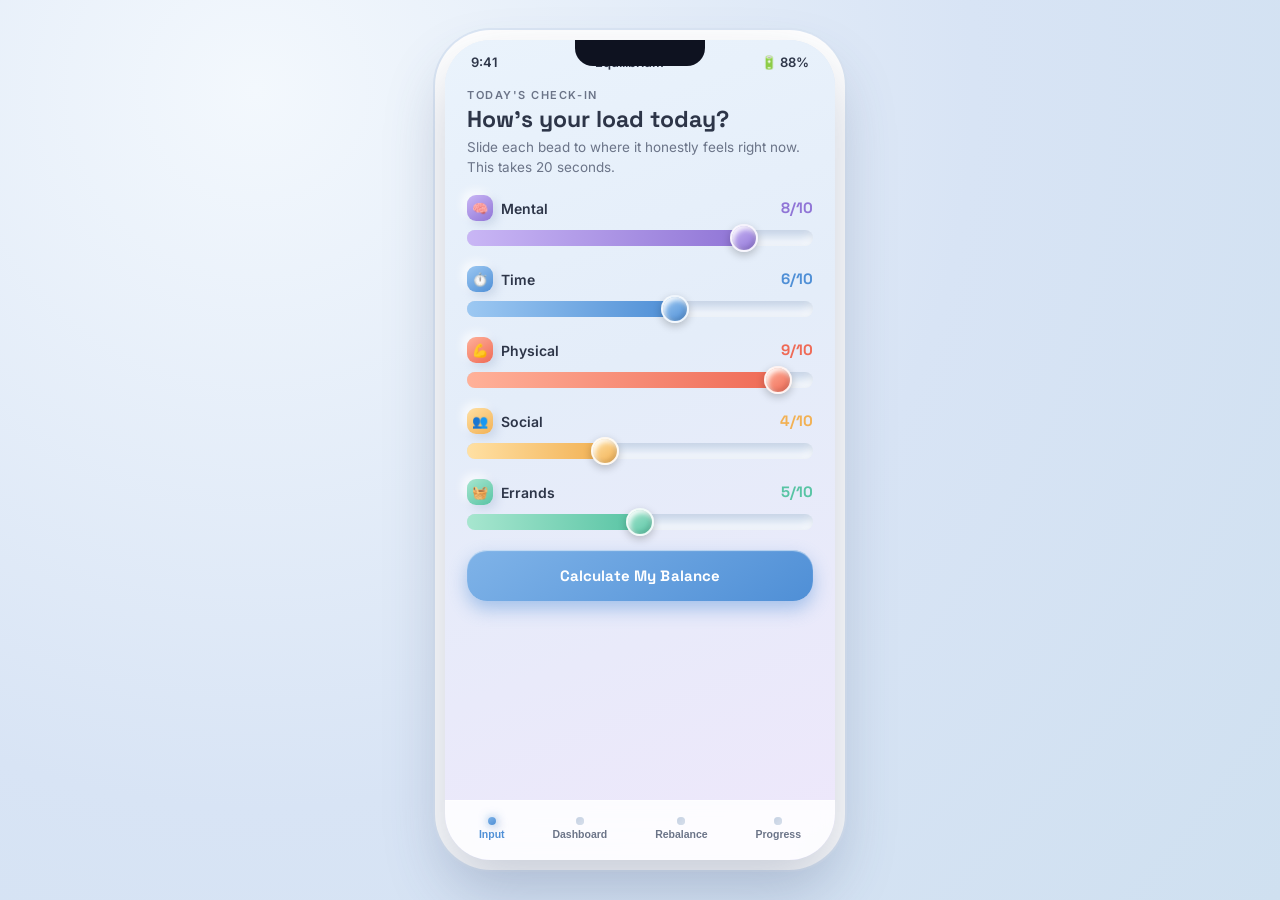
==== index.html @ 3a6c18b0 "First commit" ====
<!DOCTYPE html>
<html lang="en">
<head>
<meta charset="UTF-8">
<meta name="viewport" content="width=device-width, initial-scale=1.0">
<title>Equilibrium — Load Balancer</title>
<link rel="preconnect" href="https://fonts.googleapis.com">
<link href="https://fonts.googleapis.com/css2?family=Space+Grotesk:wght@400;500;600;700&family=Inter:wght@400;500;600;700&display=swap" rel="stylesheet">
<style>
  :root{
    --bg-deep: #dfeaf7;
    --bg-page: linear-gradient(160deg,#eaf3fc 0%, #e4edf9 40%, #eee7fb 100%);
    --blue: #7fb3e8;
    --blue-deep: #4f8fd6;
    --mint: #8fddc7;
    --mint-deep: #58c4a4;
    --lilac: #b8a6e8;
    --lilac-deep: #9075d6;
    --coral: #ff8c7a;
    --coral-deep: #ef6a56;
    --amber: #ffcf86;
    --ink: #2d3548;
    --ink-soft: #6b7488;
    --glass: rgba(255,255,255,0.62);
    --glass-strong: rgba(255,255,255,0.85);
    --shadow-out: 8px 8px 18px rgba(148,168,198,0.35), -8px -8px 18px rgba(255,255,255,0.85);
    --shadow-out-sm: 4px 4px 10px rgba(148,168,198,0.32), -4px -4px 10px rgba(255,255,255,0.85);
    --shadow-in: inset 3px 3px 8px rgba(148,168,198,0.4), inset -3px -3px 8px rgba(255,255,255,0.7);
  }
  *{box-sizing:border-box; -webkit-tap-highlight-color: transparent;}
  html,body{margin:0; padding:0; height:100%;}
  body{
    font-family:'Inter', sans-serif;
    background: radial-gradient(circle at 20% 10%, #f3f8fd 0%, #d8e4f5 55%, #cfe0f0 100%);
    display:flex; align-items:center; justify-content:center;
    min-height:100vh;
    padding: 24px 12px;
    color: var(--ink);
  }
  h1,h2,h3,.display{font-family:'Space Grotesk', sans-serif;}

  /* ---------- Phone Frame ---------- */
  .phone{
    width: 390px;
    max-width: 94vw;
    height: 820px;
    max-height: 94vh;
    background: var(--bg-page);
    border-radius: 46px;
    box-shadow: 0 30px 60px rgba(60,80,120,0.28), 0 0 0 10px #fff, 0 0 0 12px #dbe6f4;
    position: relative;
    overflow: hidden;
    display:flex;
    flex-direction:column;
  }
  .notch{
    position:absolute; top:0; left:50%; transform:translateX(-50%);
    width:130px; height:26px; background:#0e1220; border-radius:0 0 18px 18px; z-index:20;
  }
  .statusbar{
    display:flex; justify-content:space-between; padding:14px 26px 4px;
    font-size:13px; font-weight:600; color:var(--ink); flex-shrink:0;
  }
  .screens{ flex:1; position:relative; overflow:hidden; }
  .screen{
    position:absolute; inset:0;
    padding: 8px 22px 20px;
    overflow-y:auto;
    display:none;
    animation: fadeUp .38s ease;
  }
  .screen.active{ display:block; }
  @keyframes fadeUp{ from{opacity:0; transform:translateY(14px);} to{opacity:1; transform:translateY(0);} }

  .eyebrow{
    font-size:11px; letter-spacing:0.14em; text-transform:uppercase;
    color: var(--ink-soft); font-weight:600; margin: 6px 0 2px;
  }
  .title{ font-size:23px; font-weight:700; margin:0 0 4px; color:var(--ink); }
  .subtitle{ font-size:13.5px; color:var(--ink-soft); margin:0 0 18px; line-height:1.45; }

  /* ---------- Bottom nav ---------- */
  .tabbar{
    display:flex; justify-content:space-around; align-items:center;
    padding: 10px 10px calc(14px + env(safe-area-inset-bottom,0px));
    background: var(--glass-strong);
    backdrop-filter: blur(14px);
    border-top: 1px solid rgba(255,255,255,0.6);
    flex-shrink:0;
  }
  .tab{
    display:flex; flex-direction:column; align-items:center; gap:3px;
    font-size:10.5px; font-weight:600; color: var(--ink-soft);
    background:none; border:none; padding:6px 10px; border-radius:14px;
    cursor:pointer; transition: all .25s;
  }
  .tab .dot{
    width:8px; height:8px; border-radius:50%;
    background: linear-gradient(145deg,#d8e2f0,#c3d1e6);
    box-shadow: var(--shadow-in);
    transition: all .3s;
  }
  .tab.active{ color: var(--blue-deep); }
  .tab.active .dot{
    background: linear-gradient(145deg, var(--blue), var(--blue-deep));
    box-shadow: 0 0 10px rgba(79,143,214,0.7), var(--shadow-out-sm);
  }

  /* ---------- Glossy 3D card ---------- */
  .card3d{
    background: linear-gradient(145deg, rgba(255,255,255,0.92), rgba(255,255,255,0.55));
    border-radius: 24px;
    box-shadow: var(--shadow-out);
    border: 1px solid rgba(255,255,255,0.9);
    position: relative;
  }
  .card3d::after{
    content:''; position:absolute; top:6%; left:8%; width:55%; height:22%;
    background: linear-gradient(120deg, rgba(255,255,255,0.75), rgba(255,255,255,0));
    border-radius: 50%; filter: blur(4px); pointer-events:none;
  }

  /* ---------- SLIDERS (Daily Input) ---------- */
  .load-row{ margin-bottom: 20px; }
  .load-head{
    display:flex; justify-content:space-between; align-items:baseline; margin-bottom:9px;
  }
  .load-name{ font-size:14px; font-weight:600; display:flex; align-items:center; gap:8px; }
  .load-icon{
    width:26px; height:26px; border-radius:9px; display:flex; align-items:center; justify-content:center;
    font-size:13px; box-shadow: var(--shadow-out-sm);
  }
  .load-value{ font-family:'Space Grotesk'; font-weight:700; font-size:15px; }
  .slider-track{
    position:relative; height:16px; border-radius:12px;
    background: linear-gradient(180deg, #dbe6f4, #eef3fb);
    box-shadow: var(--shadow-in);
  }
  .slider-fill{
    position:absolute; left:0; top:0; height:100%; border-radius:12px;
    transition: width .12s ease;
  }
  .slider-bead{
    position:absolute; top:50%; width:28px; height:28px; border-radius:50%;
    transform: translate(-50%,-50%);
    box-shadow: 0 3px 8px rgba(0,0,0,0.22), inset -2px -2px 4px rgba(0,0,0,0.12), inset 2px 3px 5px rgba(255,255,255,0.9);
    cursor:grab; transition: width .12s, left .12s ease;
    border: 2px solid rgba(255,255,255,0.9);
  }
  .slider-bead:active{ cursor:grabbing; transform: translate(-50%,-50%) scale(1.12); }
  input[type=range].hidden-range{
    position:absolute; inset:0; width:100%; height:100%; opacity:0; margin:0; cursor:pointer;
  }

  .btn3d{
    display:block; width:100%; text-align:center; padding:16px; margin-top: 8px;
    border:none; border-radius:20px; font-family:'Space Grotesk'; font-weight:700; font-size:15px;
    color:#fff; cursor:pointer; letter-spacing:0.01em;
    background: linear-gradient(145deg, var(--blue), var(--blue-deep));
    box-shadow: 0 8px 18px rgba(79,143,214,0.45), inset 0 1px 1px rgba(255,255,255,0.6);
    transition: transform .12s ease, box-shadow .12s ease;
  }
  .btn3d:active{ transform: translateY(3px); box-shadow: 0 3px 8px rgba(79,143,214,0.4), inset 0 1px 1px rgba(255,255,255,0.5); }
  .btn3d.ghost{
    background: linear-gradient(145deg, #fff, #eef3fb); color: var(--ink);
    box-shadow: var(--shadow-out);
  }

  /* ---------- Dashboard / Gauge ---------- */
  .gauge-wrap{ display:flex; flex-direction:column; align-items:center; padding: 18px 6px 6px; }
  .gauge-readout{ text-align:center; margin-top:-58px; }
  .gauge-pct{ font-family:'Space Grotesk'; font-size:40px; font-weight:700; line-height:1; }
  .gauge-label{ font-size:12.5px; font-weight:700; letter-spacing:0.06em; text-transform:uppercase; margin-top:4px; }

  .chip-row{ display:flex; gap:10px; margin-top:18px; }
  .chip{
    flex:1; padding:12px 8px; border-radius:16px; text-align:center;
    box-shadow: var(--shadow-out-sm);
  }
  .chip .val{ font-family:'Space Grotesk'; font-weight:700; font-size:17px; }
  .chip .lbl{ font-size:10px; color:var(--ink-soft); font-weight:600; margin-top:2px; }

  .insight-card{ padding:16px 18px; margin-top:18px; }
  .insight-card .h{ font-weight:700; font-size:13.5px; margin-bottom:4px; }
  .insight-card .p{ font-size:12.5px; color:var(--ink-soft); line-height:1.5; }

  /* ---------- Rebalance Carousel ---------- */
  .carousel{
    display:flex; gap:14px; overflow-x:auto; scroll-snap-type:x mandatory;
    padding: 6px 4px 18px; margin: 0 -22px; padding-left:22px; padding-right:22px;
  }
  .carousel::-webkit-scrollbar{ display:none; }
  .rebal-card{
    min-width: 240px; scroll-snap-align:center; padding:22px 20px; flex-shrink:0;
    display:flex; flex-direction:column; justify-content:space-between; min-height: 300px;
  }
  .rebal-icon{
    width:56px; height:56px; border-radius:18px; display:flex; align-items:center; justify-content:center;
    font-size:26px; box-shadow: var(--shadow-out-sm); margin-bottom: 14px;
  }
  .rebal-title{ font-size:17px; font-weight:700; margin-bottom:6px; }
  .rebal-desc{ font-size:12.5px; color:var(--ink-soft); line-height:1.5; margin-bottom:16px; }
  .rebal-meta{ font-size:11px; font-weight:700; color:var(--ink-soft); margin-bottom:14px; letter-spacing:0.04em; }
  .start-btn{
    border:none; border-radius:16px; padding:12px; font-family:'Space Grotesk'; font-weight:700; font-size:13px;
    color:#fff; cursor:pointer; transition: transform .12s ease;
  }
  .start-btn:active{ transform: scale(0.96); }
  .start-btn.done{ background: linear-gradient(145deg, #a7e6cf, #6fcaa9) !important; }

  .dots{ display:flex; justify-content:center; gap:6px; margin-top:2px; }
  .dots span{ width:6px; height:6px; border-radius:50%; background:#c9d6e8; }
  .dots span.on{ background: var(--lilac-deep); width:16px; border-radius:4px; }

  .toast{
    position:absolute; bottom: 100px; left:50%; transform: translateX(-50%) translateY(20px);
    background: var(--ink); color:#fff; padding:10px 20px; border-radius:14px; font-size:12.5px; font-weight:600;
    opacity:0; transition: all .3s ease; pointer-events:none; z-index:50; white-space:nowrap;
    box-shadow: 0 10px 24px rgba(0,0,0,0.25);
  }
  .toast.show{ opacity:1; transform: translateX(-50%) translateY(0); }

  /* ---------- Progress ---------- */
  .streak-row{ display:flex; gap:8px; margin: 6px 0 20px; }
  .streak-pill{
    flex:1; padding:10px 4px; text-align:center; border-radius:14px;
    box-shadow: var(--shadow-out-sm);
  }
  .streak-pill .n{ font-family:'Space Grotesk'; font-weight:700; font-size:16px; }
  .streak-pill .l{ font-size:9px; color:var(--ink-soft); font-weight:600; }

  .graph-card{ padding: 20px 16px 10px; }
  .legend{ display:flex; gap:16px; margin-bottom:6px; font-size:11px; color:var(--ink-soft); font-weight:600; }
  .legend span{ display:flex; align-items:center; gap:5px; }
  .legend .sw{ width:9px; height:9px; border-radius:3px; }

  .actions-log{ margin-top:18px; }
  .log-item{
    display:flex; align-items:center; gap:12px; padding:11px 14px; margin-bottom:8px;
  }
  .log-check{
    width:26px; height:26px; border-radius:50%; flex-shrink:0;
    background: linear-gradient(145deg, var(--mint), var(--mint-deep));
    display:flex; align-items:center; justify-content:center; color:#fff; font-size:13px; font-weight:700;
    box-shadow: 0 3px 8px rgba(88,196,164,0.5);
  }
  .log-text{ font-size:12.5px; font-weight:600; }
  .log-sub{ font-size:10.5px; color:var(--ink-soft); }
</style>
</head>
<body>

<div class="phone">
  <div class="notch"></div>
  <div class="statusbar"><span>9:41</span><span>Equilibrium</span><span>🔋 88%</span></div>

  <div class="screens">

    <!-- ============ SCREEN 1: DAILY INPUT ============ -->
    <div class="screen active" id="screen-input">
      <div class="eyebrow">Today's check-in</div>
      <h1 class="title">How's your load today?</h1>
      <p class="subtitle">Slide each bead to where it honestly feels right now. This takes 20 seconds.</p>

      <div id="sliders"></div>

      <button class="btn3d" onclick="calculateBalance()">Calculate My Balance</button>
    </div>

    <!-- ============ SCREEN 2: DASHBOARD ============ -->
    <div class="screen" id="screen-dashboard">
      <div class="eyebrow">Your clear picture</div>
      <h1 class="title">Burnout Barometer</h1>
      <p class="subtitle">Based on today's five inputs, here's where you stand.</p>

      <div class="gauge-wrap">
        <svg id="gaugeSvg" width="260" height="150" viewBox="0 0 260 150">
          <defs>
            <linearGradient id="gaugeGrad" x1="0%" y1="0%" x2="100%" y2="0%">
              <stop offset="0%" stop-color="#8fddc7"/>
              <stop offset="45%" stop-color="#ffcf86"/>
              <stop offset="100%" stop-color="#ff8c7a"/>
            </linearGradient>
            <filter id="softShadow" x="-50%" y="-50%" width="200%" height="200%">
              <feDropShadow dx="0" dy="3" stdDeviation="4" flood-color="#7a8bab" flood-opacity="0.35"/>
            </filter>
          </defs>
          <path d="M 20 140 A 110 110 0 0 1 240 140" fill="none" stroke="#e4ecf7" stroke-width="22" stroke-linecap="round"/>
          <path d="M 20 140 A 110 110 0 0 1 240 140" fill="none" stroke="url(#gaugeGrad)" stroke-width="22" stroke-linecap="round" filter="url(#softShadow)"/>
          <g id="needleGroup" filter="url(#softShadow)">
            <circle cx="130" cy="140" r="10" fill="#2d3548"/>
            <line id="needle" x1="130" y1="140" x2="130" y2="45" stroke="#2d3548" stroke-width="5" stroke-linecap="round"/>
          </g>
        </svg>
        <div class="gauge-readout">
          <div class="gauge-pct" id="riskPct" style="color:#ef6a56;">85%</div>
          <div class="gauge-label" id="riskLabel" style="color:#ef6a56;">High Risk</div>
        </div>
      </div>

      <div class="chip-row" id="chipRow"></div>

      <div class="card3d insight-card">
        <div class="h">⚠️ What's driving this</div>
        <div class="p" id="insightText">Mental and Physical load are both running high today, with almost no recovery time logged. Left unchecked, this combination is the fastest path to burnout.</div>
      </div>

      <button class="btn3d" style="background:linear-gradient(145deg,#ffb199,#ef6a56); box-shadow:0 8px 18px rgba(239,106,86,0.45), inset 0 1px 1px rgba(255,255,255,0.6);" onclick="showScreen('rebalance')">Rebalance Now →</button>
    </div>

    <!-- ============ SCREEN 3: REBALANCE ============ -->
    <div class="screen" id="screen-rebalance">
      <div class="eyebrow">Active intervention</div>
      <h1 class="title">Let's rebalance.</h1>
      <p class="subtitle">Swipe through and pick something that fits the next hour.</p>

      <div class="carousel" id="carousel"></div>
      <div class="dots" id="carouselDots"></div>

      <div class="card3d insight-card" style="margin-top:22px;">
        <div class="h">🎯 Why these picks</div>
        <div class="p">Chosen to target your highest loads — Mental & Physical — with the lowest time cost.</div>
      </div>
    </div>

    <!-- ============ SCREEN 4: PROGRESS ============ -->
    <div class="screen" id="screen-progress">
      <div class="eyebrow">Your trend</div>
      <h1 class="title">7-Day Recovery Curve</h1>
      <p class="subtitle">Every logged action nudges tomorrow's score down.</p>

      <div class="streak-row">
        <div class="card3d streak-pill"><div class="n">🔥 5</div><div class="l">DAY STREAK</div></div>
        <div class="card3d streak-pill"><div class="n">-28%</div><div class="l">RISK CHANGE</div></div>
        <div class="card3d streak-pill"><div class="n">11</div><div class="l">ACTIONS LOGGED</div></div>
      </div>

      <div class="card3d graph-card">
        <div class="legend">
          <span><i class="sw" style="background:#ef6a56;"></i>Burnout score</span>
          <span><i class="sw" style="background:#58c4a4;"></i>Recovery actions</span>
        </div>
        <svg width="100%" height="160" viewBox="0 0 320 160" preserveAspectRatio="none" id="progressSvg">
          <defs>
            <linearGradient id="areaGrad" x1="0" y1="0" x2="0" y2="1">
              <stop offset="0%" stop-color="#ff8c7a" stop-opacity="0.35"/>
              <stop offset="100%" stop-color="#ff8c7a" stop-opacity="0"/>
            </linearGradient>
          </defs>
        </svg>
        <div style="display:flex; justify-content:space-between; font-size:10px; color:var(--ink-soft); font-weight:600; padding: 0 4px;">
          <span>Mon</span><span>Tue</span><span>Wed</span><span>Thu</span><span>Fri</span><span>Sat</span><span>Sun</span>
        </div>
      </div>

      <div class="actions-log">
        <div class="eyebrow" style="margin-top:18px;">Recently logged</div>
        <div class="card3d log-item"><div class="log-check">✓</div><div><div class="log-text">10 Min Meditation</div><div class="log-sub">Sunday · Mental load</div></div></div>
        <div class="card3d log-item"><div class="log-check">✓</div><div><div class="log-text">Evening Walk</div><div class="log-sub">Saturday · Physical load</div></div></div>
        <div class="card3d log-item"><div class="log-check">✓</div><div><div class="log-text">Postponed 2 Errands</div><div class="log-sub">Saturday · Errands load</div></div></div>
      </div>
    </div>

  </div>

  <div class="toast" id="toast"></div>

  <div class="tabbar">
    <button class="tab active" data-screen="input" onclick="showScreen('input')"><div class="dot"></div>Input</button>
    <button class="tab" data-screen="dashboard" onclick="showScreen('dashboard')"><div class="dot"></div>Dashboard</button>
    <button class="tab" data-screen="rebalance" onclick="showScreen('rebalance')"><div class="dot"></div>Rebalance</button>
    <button class="tab" data-screen="progress" onclick="showScreen('progress')"><div class="dot"></div>Progress</button>
  </div>
</div>

<script>
/* ============ DATA ============ */
const loads = [
  { key:'mental',   name:'Mental',   icon:'🧠', value:8, c1:'#c9b6f5', c2:'#9075d6' },
  { key:'time',     name:'Time',     icon:'⏱️', value:6, c1:'#9cc8f2', c2:'#4f8fd6' },
  { key:'physical', name:'Physical', icon:'💪', value:9, c1:'#ffb199', c2:'#ef6a56' },
  { key:'social',   name:'Social',   icon:'👥', value:4, c1:'#ffe0a3', c2:'#f2b154' },
  { key:'errands',  name:'Errands',  icon:'🧺', value:5, c1:'#a7e6cf', c2:'#58c4a4' },
];

const rebalanceIdeas = [
  { icon:'🧘', color1:'#c9b6f5', color2:'#9075d6', title:'10 Min Meditation', desc:'A guided breathing session to bring your mental load down before it compounds.', meta:'TARGETS · MENTAL', time:'10 MIN' },
  { icon:'🚶', color1:'#ffb199', color2:'#ef6a56', title:'Take a Walk', desc:'Fifteen minutes outside resets your nervous system and eases physical tension.', meta:'TARGETS · PHYSICAL', time:'15 MIN' },
  { icon:'🧺', color1:'#a7e6cf', color2:'#58c4a4', title:'Postpone Errands', desc:'Push non-urgent errands to tomorrow so today has room to breathe.', meta:'TARGETS · ERRANDS', time:'2 MIN' },
  { icon:'📵', color1:'#9cc8f2', color2:'#4f8fd6', title:'20 Min Deep Work Block', desc:'One focused, distraction-free block to shrink your time pressure honestly.', meta:'TARGETS · TIME', time:'20 MIN' },
  { icon:'☕', color1:'#ffe0a3', color2:'#f2b154', title:'Call a Friend', desc:'A short, real conversation to top up social connection you have been skipping.', meta:'TARGETS · SOCIAL', time:'10 MIN' },
];

/* ============ SLIDERS ============ */
const slidersEl = document.getElementById('sliders');
loads.forEach(l => {
  const row = document.createElement('div');
  row.className = 'load-row';
  row.innerHTML = `
    <div class="load-head">
      <div class="load-name">
        <span class="load-icon" style="background:linear-gradient(145deg, ${l.c1}, ${l.c2}); color:#fff;">${l.icon}</span>
        ${l.name}
      </div>
      <div class="load-value" id="val-${l.key}" style="color:${l.c2}">${l.value}/10</div>
    </div>
    <div class="slider-track">
      <div class="slider-fill" id="fill-${l.key}" style="background:linear-gradient(90deg, ${l.c1}, ${l.c2}); width:${l.value*10}%;"></div>
      <div class="slider-bead" id="bead-${l.key}" style="left:${l.value*10}%; background:linear-gradient(145deg, ${l.c1}, ${l.c2});"></div>
      <input type="range" min="0" max="10" value="${l.value}" class="hidden-range" data-key="${l.key}" oninput="updateSlider(this)">
    </div>
  `;
  slidersEl.appendChild(row);
});

function updateSlider(input){
  const key = input.dataset.key;
  const v = parseInt(input.value);
  const load = loads.find(l => l.key === key);
  load.value = v;
  document.getElementById(`val-${key}`).textContent = v + '/10';
  document.getElementById(`fill-${key}`).style.width = (v*10) + '%';
  document.getElementById(`bead-${key}`).style.left = (v*10) + '%';
}

/* ============ GAUGE / DASHBOARD ============ */
function calculateBalance(){
  renderDashboard();
  showScreen('dashboard');
}

function renderDashboard(){
  const avg = loads.reduce((s,l)=>s+l.value,0) / loads.length;
  const pct = Math.round(avg / 10 * 100);
  const angle = -90 + (pct/100)*180; // -90 (left) to +90 (right)
  document.getElementById('needleGroup').setAttribute('transform', `rotate(${angle} 130 140)`);

  let label, color;
  if(pct >= 70){ label='High Risk'; color='#ef6a56'; }
  else if(pct >= 40){ label='Moderate'; color='#f2b154'; }
  else { label='Balanced'; color='#58c4a4'; }

  document.getElementById('riskPct').textContent = pct + '%';
  document.getElementById('riskPct').style.color = color;
  document.getElementById('riskLabel').textContent = label;
  document.getElementById('riskLabel').style.color = color;

  const sorted = [...loads].sort((a,b)=>b.value-a.value).slice(0,3);
  const chipRow = document.getElementById('chipRow');
  chipRow.innerHTML = '';
  sorted.forEach(l=>{
    const chip = document.createElement('div');
    chip.className = 'card3d chip';
    chip.innerHTML = `<div class="val" style="color:${l.c2}">${l.value}</div><div class="lbl">${l.name.toUpperCase()}</div>`;
    chipRow.appendChild(chip);
  });

  const top2 = sorted.slice(0,2).map(l=>l.name).join(' and ');
  document.getElementById('insightText').textContent =
    pct >= 70
    ? `${top2} load are both running high today, with almost no recovery time logged. Left unchecked, this combination is the fastest path to burnout.`
    : pct >= 40
    ? `${top2} load are creeping up. A short recovery action now keeps this from tipping into high risk.`
    : `Your load is well distributed today. Keep an eye on ${sorted[0].name.toLowerCase()} load so it stays this way.`;
}
renderDashboard();

/* ============ REBALANCE CAROUSEL ============ */
const carouselEl = document.getElementById('carousel');
const dotsEl = document.getElementById('carouselDots');
rebalanceIdeas.forEach((idea, i) => {
  const card = document.createElement('div');
  card.className = 'card3d rebal-card';
  card.innerHTML = `
    <div>
      <div class="rebal-icon" style="background:linear-gradient(145deg, ${idea.color1}, ${idea.color2}); color:#fff;">${idea.icon}</div>
      <div class="rebal-meta">${idea.meta} · ${idea.time}</div>
      <div class="rebal-title">${idea.title}</div>
      <div class="rebal-desc">${idea.desc}</div>
    </div>
    <button class="start-btn" style="background:linear-gradient(145deg, ${idea.color1}, ${idea.color2});" onclick="startRoute(this, '${idea.title.replace(/'/g,"\\'")}')">START ROUTE</button>
  `;
  carouselEl.appendChild(card);
  const dot = document.createElement('span');
  if(i===0) dot.classList.add('on');
  dotsEl.appendChild(dot);
});
carouselEl.addEventListener('scroll', () => {
  const cardWidth = 254;
  const idx = Math.round(carouselEl.scrollLeft / cardWidth);
  [...dotsEl.children].forEach((d,i)=> d.classList.toggle('on', i===idx));
});

function startRoute(btn, title){
  btn.textContent = '✓ LOGGED';
  btn.classList.add('done');
  showToast(`"${title}" logged to your Progress`);
}

function showToast(msg){
  const t = document.getElementById('toast');
  t.textContent = msg;
  t.classList.add('show');
  clearTimeout(window._toastTimer);
  window._toastTimer = setTimeout(()=> t.classList.remove('show'), 2200);
}

/* ============ PROGRESS GRAPH ============ */
function renderProgressGraph(){
  const scores = [88, 82, 90, 75, 68, 60, 45]; // burnout score, trending down
  const actions = [0, 1, 0, 2, 1, 3, 2]; // recovery actions per day
  const svg = document.getElementById('progressSvg');
  const w = 320, h = 160, pad = 12;
  const n = scores.length;
  const stepX = (w - pad*2) / (n-1);

  const scoreToY = v => h - pad - (v/100)*(h-pad*2);
  const pts = scores.map((v,i)=> [pad + i*stepX, scoreToY(v)]);

  const linePath = pts.map((p,i)=> (i===0?'M':'L') + p[0].toFixed(1) + ' ' + p[1].toFixed(1)).join(' ');
  const areaPath = linePath + ` L ${pts[n-1][0]} ${h-pad} L ${pts[0][0]} ${h-pad} Z`;

  let extra = `<path d="${areaPath}" fill="url(#areaGrad)" stroke="none"/>`;
  extra += `<path d="${linePath}" fill="none" stroke="#ef6a56" stroke-width="3" stroke-linecap="round" stroke-linejoin="round"/>`;
  pts.forEach(p=>{
    extra += `<circle cx="${p[0]}" cy="${p[1]}" r="4.5" fill="#fff" stroke="#ef6a56" stroke-width="2.5"/>`;
  });

  const maxA = Math.max(...actions, 1);
  actions.forEach((a,i)=>{
    const bh = (a/maxA) * 26;
    extra += `<rect x="${pts[i][0]-6}" y="${h-pad-bh}" width="12" height="${bh}" rx="4" fill="#58c4a4" opacity="0.55"/>`;
  });

  svg.innerHTML = svg.innerHTML.split('</defs>')[0] + '</defs>' + extra;
}
renderProgressGraph();

/* ============ NAV ============ */
function showScreen(name){
  document.querySelectorAll('.screen').forEach(s=>s.classList.remove('active'));
  document.getElementById('screen-' + name).classList.add('active');
  document.querySelectorAll('.tab').forEach(t=> t.classList.toggle('active', t.dataset.screen === name));
  if(name === 'progress') renderProgressGraph();
}
</script>
</body>
</html>
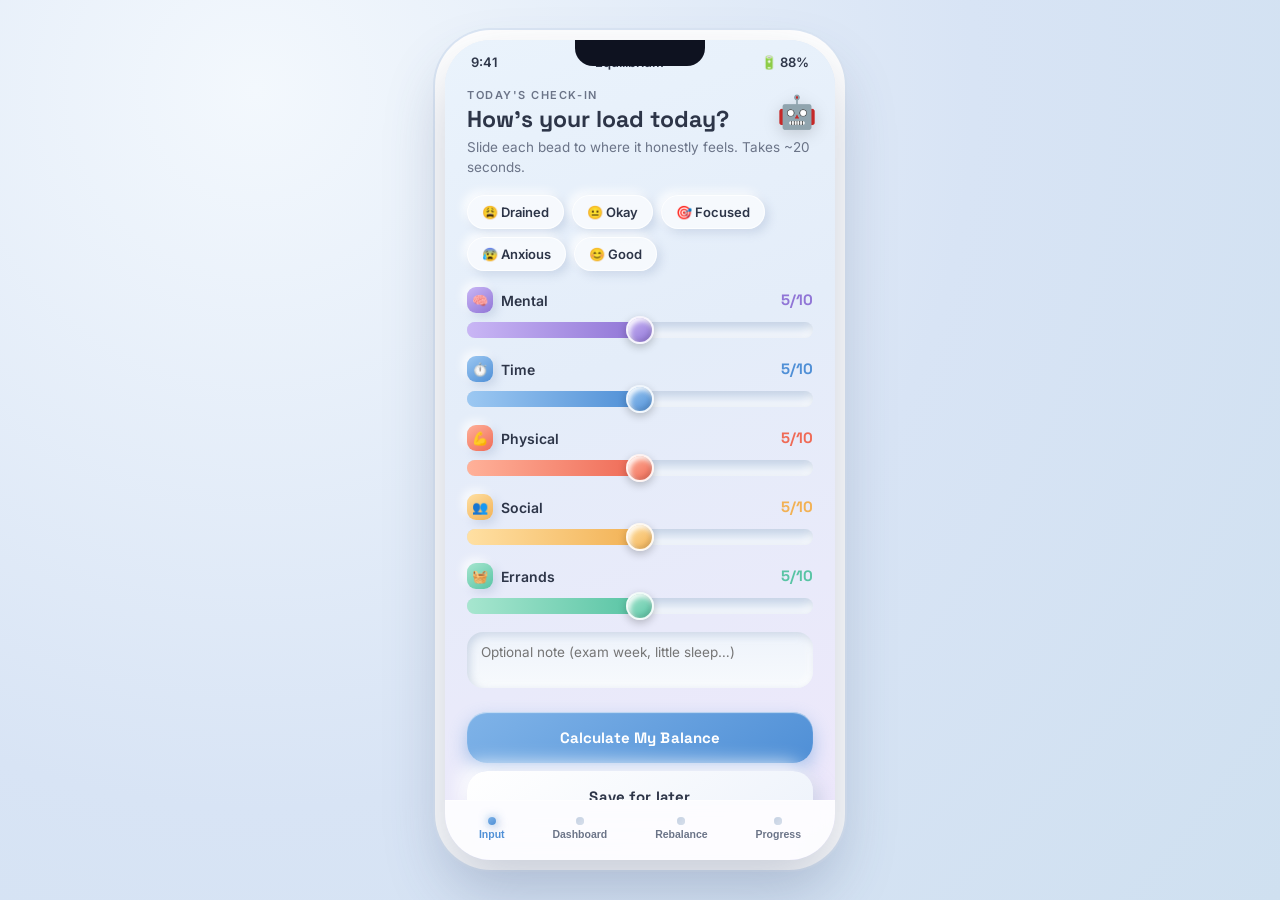
==== commit d6ee42c5: "Enhanced features for Input, Dashboard, Rebalance, Progress" ====
--- a/index.html
+++ b/index.html
@@ -2,250 +2,161 @@
 <html lang="en">
 <head>
 <meta charset="UTF-8">
-<meta name="viewport" content="width=device-width, initial-scale=1.0">
-<title>Equilibrium — Load Balancer</title>
+<meta name="viewport" content="width=device-width, initial-scale=1.0, viewport-fit=cover">
+<title>Equilibrium — Enhanced</title>
 <link rel="preconnect" href="https://fonts.googleapis.com">
 <link href="https://fonts.googleapis.com/css2?family=Space+Grotesk:wght@400;500;600;700&family=Inter:wght@400;500;600;700&display=swap" rel="stylesheet">
 <style>
-  :root{
-    --bg-deep: #dfeaf7;
-    --bg-page: linear-gradient(160deg,#eaf3fc 0%, #e4edf9 40%, #eee7fb 100%);
-    --blue: #7fb3e8;
-    --blue-deep: #4f8fd6;
-    --mint: #8fddc7;
-    --mint-deep: #58c4a4;
-    --lilac: #b8a6e8;
-    --lilac-deep: #9075d6;
-    --coral: #ff8c7a;
-    --coral-deep: #ef6a56;
-    --amber: #ffcf86;
-    --ink: #2d3548;
-    --ink-soft: #6b7488;
-    --glass: rgba(255,255,255,0.62);
-    --glass-strong: rgba(255,255,255,0.85);
-    --shadow-out: 8px 8px 18px rgba(148,168,198,0.35), -8px -8px 18px rgba(255,255,255,0.85);
-    --shadow-out-sm: 4px 4px 10px rgba(148,168,198,0.32), -4px -4px 10px rgba(255,255,255,0.85);
-    --shadow-in: inset 3px 3px 8px rgba(148,168,198,0.4), inset -3px -3px 8px rgba(255,255,255,0.7);
-  }
-  *{box-sizing:border-box; -webkit-tap-highlight-color: transparent;}
-  html,body{margin:0; padding:0; height:100%;}
-  body{
-    font-family:'Inter', sans-serif;
-    background: radial-gradient(circle at 20% 10%, #f3f8fd 0%, #d8e4f5 55%, #cfe0f0 100%);
-    display:flex; align-items:center; justify-content:center;
-    min-height:100vh;
-    padding: 24px 12px;
-    color: var(--ink);
-  }
-  h1,h2,h3,.display{font-family:'Space Grotesk', sans-serif;}
-
-  /* ---------- Phone Frame ---------- */
-  .phone{
-    width: 390px;
-    max-width: 94vw;
-    height: 820px;
-    max-height: 94vh;
-    background: var(--bg-page);
-    border-radius: 46px;
-    box-shadow: 0 30px 60px rgba(60,80,120,0.28), 0 0 0 10px #fff, 0 0 0 12px #dbe6f4;
-    position: relative;
-    overflow: hidden;
-    display:flex;
-    flex-direction:column;
-  }
-  .notch{
-    position:absolute; top:0; left:50%; transform:translateX(-50%);
-    width:130px; height:26px; background:#0e1220; border-radius:0 0 18px 18px; z-index:20;
-  }
-  .statusbar{
-    display:flex; justify-content:space-between; padding:14px 26px 4px;
-    font-size:13px; font-weight:600; color:var(--ink); flex-shrink:0;
-  }
-  .screens{ flex:1; position:relative; overflow:hidden; }
-  .screen{
-    position:absolute; inset:0;
-    padding: 8px 22px 20px;
-    overflow-y:auto;
-    display:none;
-    animation: fadeUp .38s ease;
-  }
-  .screen.active{ display:block; }
-  @keyframes fadeUp{ from{opacity:0; transform:translateY(14px);} to{opacity:1; transform:translateY(0);} }
-
-  .eyebrow{
-    font-size:11px; letter-spacing:0.14em; text-transform:uppercase;
-    color: var(--ink-soft); font-weight:600; margin: 6px 0 2px;
-  }
-  .title{ font-size:23px; font-weight:700; margin:0 0 4px; color:var(--ink); }
-  .subtitle{ font-size:13.5px; color:var(--ink-soft); margin:0 0 18px; line-height:1.45; }
-
-  /* ---------- Bottom nav ---------- */
-  .tabbar{
-    display:flex; justify-content:space-around; align-items:center;
-    padding: 10px 10px calc(14px + env(safe-area-inset-bottom,0px));
-    background: var(--glass-strong);
-    backdrop-filter: blur(14px);
-    border-top: 1px solid rgba(255,255,255,0.6);
-    flex-shrink:0;
-  }
-  .tab{
-    display:flex; flex-direction:column; align-items:center; gap:3px;
-    font-size:10.5px; font-weight:600; color: var(--ink-soft);
-    background:none; border:none; padding:6px 10px; border-radius:14px;
-    cursor:pointer; transition: all .25s;
-  }
-  .tab .dot{
-    width:8px; height:8px; border-radius:50%;
-    background: linear-gradient(145deg,#d8e2f0,#c3d1e6);
-    box-shadow: var(--shadow-in);
-    transition: all .3s;
-  }
-  .tab.active{ color: var(--blue-deep); }
-  .tab.active .dot{
-    background: linear-gradient(145deg, var(--blue), var(--blue-deep));
-    box-shadow: 0 0 10px rgba(79,143,214,0.7), var(--shadow-out-sm);
-  }
-
-  /* ---------- Glossy 3D card ---------- */
-  .card3d{
-    background: linear-gradient(145deg, rgba(255,255,255,0.92), rgba(255,255,255,0.55));
-    border-radius: 24px;
-    box-shadow: var(--shadow-out);
-    border: 1px solid rgba(255,255,255,0.9);
-    position: relative;
-  }
-  .card3d::after{
-    content:''; position:absolute; top:6%; left:8%; width:55%; height:22%;
-    background: linear-gradient(120deg, rgba(255,255,255,0.75), rgba(255,255,255,0));
-    border-radius: 50%; filter: blur(4px); pointer-events:none;
-  }
-
-  /* ---------- SLIDERS (Daily Input) ---------- */
-  .load-row{ margin-bottom: 20px; }
-  .load-head{
-    display:flex; justify-content:space-between; align-items:baseline; margin-bottom:9px;
-  }
-  .load-name{ font-size:14px; font-weight:600; display:flex; align-items:center; gap:8px; }
-  .load-icon{
-    width:26px; height:26px; border-radius:9px; display:flex; align-items:center; justify-content:center;
-    font-size:13px; box-shadow: var(--shadow-out-sm);
-  }
-  .load-value{ font-family:'Space Grotesk'; font-weight:700; font-size:15px; }
-  .slider-track{
-    position:relative; height:16px; border-radius:12px;
-    background: linear-gradient(180deg, #dbe6f4, #eef3fb);
-    box-shadow: var(--shadow-in);
-  }
-  .slider-fill{
-    position:absolute; left:0; top:0; height:100%; border-radius:12px;
-    transition: width .12s ease;
-  }
-  .slider-bead{
-    position:absolute; top:50%; width:28px; height:28px; border-radius:50%;
-    transform: translate(-50%,-50%);
-    box-shadow: 0 3px 8px rgba(0,0,0,0.22), inset -2px -2px 4px rgba(0,0,0,0.12), inset 2px 3px 5px rgba(255,255,255,0.9);
-    cursor:grab; transition: width .12s, left .12s ease;
-    border: 2px solid rgba(255,255,255,0.9);
-  }
-  .slider-bead:active{ cursor:grabbing; transform: translate(-50%,-50%) scale(1.12); }
-  input[type=range].hidden-range{
-    position:absolute; inset:0; width:100%; height:100%; opacity:0; margin:0; cursor:pointer;
-  }
-
-  .btn3d{
-    display:block; width:100%; text-align:center; padding:16px; margin-top: 8px;
-    border:none; border-radius:20px; font-family:'Space Grotesk'; font-weight:700; font-size:15px;
-    color:#fff; cursor:pointer; letter-spacing:0.01em;
-    background: linear-gradient(145deg, var(--blue), var(--blue-deep));
-    box-shadow: 0 8px 18px rgba(79,143,214,0.45), inset 0 1px 1px rgba(255,255,255,0.6);
-    transition: transform .12s ease, box-shadow .12s ease;
-  }
-  .btn3d:active{ transform: translateY(3px); box-shadow: 0 3px 8px rgba(79,143,214,0.4), inset 0 1px 1px rgba(255,255,255,0.5); }
-  .btn3d.ghost{
-    background: linear-gradient(145deg, #fff, #eef3fb); color: var(--ink);
-    box-shadow: var(--shadow-out);
-  }
-
-  /* ---------- Dashboard / Gauge ---------- */
-  .gauge-wrap{ display:flex; flex-direction:column; align-items:center; padding: 18px 6px 6px; }
-  .gauge-readout{ text-align:center; margin-top:-58px; }
-  .gauge-pct{ font-family:'Space Grotesk'; font-size:40px; font-weight:700; line-height:1; }
-  .gauge-label{ font-size:12.5px; font-weight:700; letter-spacing:0.06em; text-transform:uppercase; margin-top:4px; }
-
-  .chip-row{ display:flex; gap:10px; margin-top:18px; }
-  .chip{
-    flex:1; padding:12px 8px; border-radius:16px; text-align:center;
-    box-shadow: var(--shadow-out-sm);
-  }
-  .chip .val{ font-family:'Space Grotesk'; font-weight:700; font-size:17px; }
-  .chip .lbl{ font-size:10px; color:var(--ink-soft); font-weight:600; margin-top:2px; }
-
-  .insight-card{ padding:16px 18px; margin-top:18px; }
-  .insight-card .h{ font-weight:700; font-size:13.5px; margin-bottom:4px; }
-  .insight-card .p{ font-size:12.5px; color:var(--ink-soft); line-height:1.5; }
-
-  /* ---------- Rebalance Carousel ---------- */
-  .carousel{
-    display:flex; gap:14px; overflow-x:auto; scroll-snap-type:x mandatory;
-    padding: 6px 4px 18px; margin: 0 -22px; padding-left:22px; padding-right:22px;
-  }
-  .carousel::-webkit-scrollbar{ display:none; }
-  .rebal-card{
-    min-width: 240px; scroll-snap-align:center; padding:22px 20px; flex-shrink:0;
-    display:flex; flex-direction:column; justify-content:space-between; min-height: 300px;
-  }
-  .rebal-icon{
-    width:56px; height:56px; border-radius:18px; display:flex; align-items:center; justify-content:center;
-    font-size:26px; box-shadow: var(--shadow-out-sm); margin-bottom: 14px;
-  }
-  .rebal-title{ font-size:17px; font-weight:700; margin-bottom:6px; }
-  .rebal-desc{ font-size:12.5px; color:var(--ink-soft); line-height:1.5; margin-bottom:16px; }
-  .rebal-meta{ font-size:11px; font-weight:700; color:var(--ink-soft); margin-bottom:14px; letter-spacing:0.04em; }
-  .start-btn{
-    border:none; border-radius:16px; padding:12px; font-family:'Space Grotesk'; font-weight:700; font-size:13px;
-    color:#fff; cursor:pointer; transition: transform .12s ease;
-  }
-  .start-btn:active{ transform: scale(0.96); }
-  .start-btn.done{ background: linear-gradient(145deg, #a7e6cf, #6fcaa9) !important; }
-
-  .dots{ display:flex; justify-content:center; gap:6px; margin-top:2px; }
-  .dots span{ width:6px; height:6px; border-radius:50%; background:#c9d6e8; }
-  .dots span.on{ background: var(--lilac-deep); width:16px; border-radius:4px; }
-
-  .toast{
-    position:absolute; bottom: 100px; left:50%; transform: translateX(-50%) translateY(20px);
-    background: var(--ink); color:#fff; padding:10px 20px; border-radius:14px; font-size:12.5px; font-weight:600;
-    opacity:0; transition: all .3s ease; pointer-events:none; z-index:50; white-space:nowrap;
-    box-shadow: 0 10px 24px rgba(0,0,0,0.25);
-  }
-  .toast.show{ opacity:1; transform: translateX(-50%) translateY(0); }
-
-  /* ---------- Progress ---------- */
-  .streak-row{ display:flex; gap:8px; margin: 6px 0 20px; }
-  .streak-pill{
-    flex:1; padding:10px 4px; text-align:center; border-radius:14px;
-    box-shadow: var(--shadow-out-sm);
-  }
-  .streak-pill .n{ font-family:'Space Grotesk'; font-weight:700; font-size:16px; }
-  .streak-pill .l{ font-size:9px; color:var(--ink-soft); font-weight:600; }
-
-  .graph-card{ padding: 20px 16px 10px; }
-  .legend{ display:flex; gap:16px; margin-bottom:6px; font-size:11px; color:var(--ink-soft); font-weight:600; }
-  .legend span{ display:flex; align-items:center; gap:5px; }
-  .legend .sw{ width:9px; height:9px; border-radius:3px; }
-
-  .actions-log{ margin-top:18px; }
-  .log-item{
-    display:flex; align-items:center; gap:12px; padding:11px 14px; margin-bottom:8px;
-  }
-  .log-check{
-    width:26px; height:26px; border-radius:50%; flex-shrink:0;
-    background: linear-gradient(145deg, var(--mint), var(--mint-deep));
-    display:flex; align-items:center; justify-content:center; color:#fff; font-size:13px; font-weight:700;
-    box-shadow: 0 3px 8px rgba(88,196,164,0.5);
-  }
-  .log-text{ font-size:12.5px; font-weight:600; }
-  .log-sub{ font-size:10.5px; color:var(--ink-soft); }
+:root {
+  --bg-deep: #dfeaf7;
+  --bg-page: linear-gradient(160deg,#eaf3fc 0%, #e4edf9 40%, #eee7fb 100%);
+  --blue: #7fb3e8; --blue-deep: #4f8fd6;
+  --mint: #8fddc7; --mint-deep: #58c4a4;
+  --lilac: #b8a6e8; --lilac-deep: #9075d6;
+  --coral: #ff8c7a; --coral-deep: #ef6a56;
+  --amber: #ffcf86;
+  --ink: #2d3548; --ink-soft: #6b7488;
+  --glass: rgba(255,255,255,0.62);
+  --glass-strong: rgba(255,255,255,0.85);
+  --shadow-out: 8px 8px 18px rgba(148,168,198,0.35), -8px -8px 18px rgba(255,255,255,0.85);
+  --shadow-out-sm: 4px 4px 10px rgba(148,168,198,0.32), -4px -4px 10px rgba(255,255,255,0.85);
+  --shadow-in: inset 3px 3px 8px rgba(148,168,198,0.4), inset -3px -3px 8px rgba(255,255,255,0.7);
+}
+*{box-sizing:border-box;-webkit-tap-highlight-color:transparent}
+html,body{margin:0;padding:0;height:100%}
+body{
+  font-family:'Inter',sans-serif;
+  background:radial-gradient(circle at 20% 10%,#f3f8fd 0%,#d8e4f5 55%,#cfe0f0 100%);
+  display:flex;align-items:center;justify-content:center;
+  min-height:100vh;padding:24px 12px;color:var(--ink);
+}
+h1,h2,h3,.display{font-family:'Space Grotesk',sans-serif}
+
+.phone{
+  width:390px;max-width:94vw;height:820px;max-height:94vh;
+  background:var(--bg-page);border-radius:46px;
+  box-shadow:0 30px 60px rgba(60,80,120,0.28),0 0 0 10px #fff,0 0 0 12px #dbe6f4;
+  position:relative;overflow:hidden;display:flex;flex-direction:column;
+}
+.notch{position:absolute;top:0;left:50%;transform:translateX(-50%);width:130px;height:26px;background:#0e1220;border-radius:0 0 18px 18px;z-index:20}
+.statusbar{display:flex;justify-content:space-between;padding:14px 26px 4px;font-size:13px;font-weight:600;color:var(--ink);flex-shrink:0}
+.screens{flex:1;position:relative;overflow:hidden}
+.screen{position:absolute;inset:0;padding:8px 22px 20px;overflow-y:auto;display:none;animation:fadeUp .38s ease}
+.screen.active{display:block}
+@keyframes fadeUp{from{opacity:0;transform:translateY(14px)}to{opacity:1;transform:translateY(0)}}
+.eyebrow{font-size:11px;letter-spacing:0.14em;text-transform:uppercase;color:var(--ink-soft);font-weight:600;margin:6px 0 2px}
+.title{font-size:23px;font-weight:700;margin:0 0 4px;color:var(--ink)}
+.subtitle{font-size:13.5px;color:var(--ink-soft);margin:0 0 18px;line-height:1.45}
+
+.tabbar{display:flex;justify-content:space-around;align-items:center;padding:10px 10px calc(14px + env(safe-area-inset-bottom,0px));background:var(--glass-strong);backdrop-filter:blur(14px);border-top:1px solid rgba(255,255,255,0.6);flex-shrink:0}
+.tab{display:flex;flex-direction:column;align-items:center;gap:3px;font-size:10.5px;font-weight:600;color:var(--ink-soft);background:none;border:none;padding:6px 10px;border-radius:14px;cursor:pointer;transition:all .25s}
+.tab .dot{width:8px;height:8px;border-radius:50%;background:linear-gradient(145deg,#d8e2f0,#c3d1e6);box-shadow:var(--shadow-in);transition:all .3s}
+.tab.active{color:var(--blue-deep)}
+.tab.active .dot{background:linear-gradient(145deg,var(--blue),var(--blue-deep));box-shadow:0 0 10px rgba(79,143,214,0.7),var(--shadow-out-sm)}
+
+.card3d{background:linear-gradient(145deg,rgba(255,255,255,0.92),rgba(255,255,255,0.55));border-radius:24px;box-shadow:var(--shadow-out);border:1px solid rgba(255,255,255,0.9);position:relative}
+.card3d::after{content:'';position:absolute;top:6%;left:8%;width:55%;height:22%;background:linear-gradient(120deg,rgba(255,255,255,0.75),rgba(255,255,255,0));border-radius:50%;filter:blur(4px);pointer-events:none}
+
+.companion{position:absolute;top:52px;right:18px;z-index:15;font-size:32px;transition:transform .3s ease;filter:drop-shadow(0 4px 8px rgba(0,0,0,0.15));user-select:none}
+.companion.worried{transform:scale(1.05) rotate(-6deg)}
+.companion.happy{transform:scale(1.08)}
+
+.load-row{margin-bottom:18px}
+.load-head{display:flex;justify-content:space-between;align-items:baseline;margin-bottom:9px}
+.load-name{font-size:14px;font-weight:600;display:flex;align-items:center;gap:8px}
+.load-icon{width:26px;height:26px;border-radius:9px;display:flex;align-items:center;justify-content:center;font-size:13px;box-shadow:var(--shadow-out-sm)}
+.load-value{font-family:'Space Grotesk';font-weight:700;font-size:15px}
+.slider-track{position:relative;height:16px;border-radius:12px;background:linear-gradient(180deg,#dbe6f4,#eef3fb);box-shadow:var(--shadow-in)}
+.slider-fill{position:absolute;left:0;top:0;height:100%;border-radius:12px;transition:width .12s ease}
+.slider-bead{position:absolute;top:50%;width:28px;height:28px;border-radius:50%;transform:translate(-50%,-50%);box-shadow:0 3px 8px rgba(0,0,0,0.22),inset -2px -2px 4px rgba(0,0,0,0.12),inset 2px 3px 5px rgba(255,255,255,0.9);cursor:grab;transition:transform .12s;border:2px solid rgba(255,255,255,0.9)}
+.slider-bead:active{cursor:grabbing;transform:translate(-50%,-50%) scale(1.12)}
+input[type=range].hidden-range{position:absolute;inset:0;width:100%;height:100%;opacity:0;margin:0;cursor:pointer}
+
+.mood-row{display:flex;flex-wrap:wrap;gap:8px;margin-bottom:16px}
+.mood-chip{padding:8px 14px;border-radius:20px;font-size:13px;font-weight:600;background:var(--glass);border:1px solid rgba(255,255,255,0.8);box-shadow:var(--shadow-out-sm);cursor:pointer;transition:all .2s}
+.mood-chip.active{background:linear-gradient(145deg,var(--blue),var(--blue-deep));color:#fff;box-shadow:0 4px 12px rgba(79,143,214,0.4)}
+
+.note-input{width:100%;padding:12px 14px;border-radius:16px;border:none;background:linear-gradient(180deg,#eef3fb,#f7fafd);box-shadow:var(--shadow-in);font-size:13.5px;color:var(--ink);resize:none;margin-bottom:12px;font-family:inherit}
+.note-input:focus{outline:2px solid var(--blue)}
+
+.btn3d{display:block;width:100%;text-align:center;padding:16px;margin-top:8px;border:none;border-radius:20px;font-family:'Space Grotesk';font-weight:700;font-size:15px;color:#fff;cursor:pointer;letter-spacing:0.01em;background:linear-gradient(145deg,var(--blue),var(--blue-deep));box-shadow:0 8px 18px rgba(79,143,214,0.45),inset 0 1px 1px rgba(255,255,255,0.6);transition:transform .12s ease,box-shadow .12s ease}
+.btn3d:active{transform:translateY(3px);box-shadow:0 3px 8px rgba(79,143,214,0.4),inset 0 1px 1px rgba(255,255,255,0.5)}
+.btn3d.ghost{background:linear-gradient(145deg,#fff,#eef3fb);color:var(--ink);box-shadow:var(--shadow-out)}
+.btn3d.coral{background:linear-gradient(145deg,#ffb199,#ef6a56);box-shadow:0 8px 18px rgba(239,106,86,0.45),inset 0 1px 1px rgba(255,255,255,0.6)}
+
+.gauge-wrap{display:flex;flex-direction:column;align-items:center;padding:12px 6px 6px;position:relative}
+.gauge-readout{text-align:center;margin-top:-58px}
+.gauge-pct{font-family:'Space Grotesk';font-size:40px;font-weight:700;line-height:1}
+.gauge-label{font-size:12.5px;font-weight:700;letter-spacing:0.06em;text-transform:uppercase;margin-top:4px}
+.trend-spark{margin-top:8px;display:flex;align-items:center;gap:8px;font-size:12px;color:var(--ink-soft);font-weight:600}
+
+.chip-row{display:flex;gap:10px;margin-top:16px}
+.chip{flex:1;padding:12px 8px;border-radius:16px;text-align:center;box-shadow:var(--shadow-out-sm);cursor:pointer;transition:transform .15s}
+.chip:active{transform:scale(0.96)}
+.chip .val{font-family:'Space Grotesk';font-weight:700;font-size:17px}
+.chip .lbl{font-size:10px;color:var(--ink-soft);font-weight:600;margin-top:2px}
+
+.insight-card{padding:16px 18px;margin-top:16px}
+.insight-card .h{font-weight:700;font-size:13.5px;margin-bottom:4px}
+.insight-card .p{font-size:12.5px;color:var(--ink-soft);line-height:1.5}
+.compare-row{display:flex;gap:10px;margin-top:12px;font-size:12px;font-weight:600;color:var(--ink-soft)}
+.compare-pill{background:rgba(255,255,255,0.7);padding:6px 12px;border-radius:12px;box-shadow:var(--shadow-out-sm)}
+
+.filter-row{display:flex;gap:8px;margin-bottom:14px;overflow-x:auto;padding-bottom:4px}
+.filter-chip{flex-shrink:0;padding:8px 14px;border-radius:18px;font-size:12px;font-weight:600;background:var(--glass);border:1px solid rgba(255,255,255,0.8);cursor:pointer;box-shadow:var(--shadow-out-sm);transition:all .2s}
+.filter-chip.active{background:linear-gradient(145deg,var(--lilac),var(--lilac-deep));color:#fff}
+
+.carousel{display:flex;gap:14px;overflow-x:auto;scroll-snap-type:x mandatory;padding:6px 4px 18px;margin:0 -22px;padding-left:22px;padding-right:22px}
+.carousel::-webkit-scrollbar{display:none}
+.rebal-card{min-width:250px;scroll-snap-align:center;padding:20px 18px;flex-shrink:0;display:flex;flex-direction:column;justify-content:space-between;min-height:310px}
+.rebal-icon{width:52px;height:52px;border-radius:16px;display:flex;align-items:center;justify-content:center;font-size:24px;box-shadow:var(--shadow-out-sm);margin-bottom:12px}
+.rebal-title{font-size:16px;font-weight:700;margin-bottom:6px}
+.rebal-desc{font-size:12.5px;color:var(--ink-soft);line-height:1.5;margin-bottom:12px}
+.rebal-meta{font-size:11px;font-weight:700;color:var(--ink-soft);margin-bottom:10px;letter-spacing:0.04em}
+.impact{font-size:11.5px;font-weight:600;color:var(--mint-deep);margin-bottom:12px}
+.start-btn{border:none;border-radius:16px;padding:12px;font-family:'Space Grotesk';font-weight:700;font-size:13px;color:#fff;cursor:pointer;transition:transform .12s ease;width:100%}
+.start-btn:active{transform:scale(0.96)}
+.start-btn.done{background:linear-gradient(145deg,#a7e6cf,#6fcaa9)!important}
+.btn-row{display:flex;gap:8px}
+.btn-row .start-btn{flex:1}
+.snooze-btn{background:linear-gradient(145deg,#fff,#eef3fb);color:var(--ink);box-shadow:var(--shadow-out-sm);border:none;border-radius:16px;padding:12px 14px;font-weight:600;font-size:12px;cursor:pointer}
+
+.dots{display:flex;justify-content:center;gap:6px;margin-top:2px}
+.dots span{width:6px;height:6px;border-radius:50%;background:#c9d6e8}
+.dots span.on{background:var(--lilac-deep);width:16px;border-radius:4px}
+
+.modal-overlay{position:absolute;inset:0;background:rgba(45,53,72,0.45);z-index:40;display:none;align-items:center;justify-content:center;padding:24px}
+.modal-overlay.show{display:flex}
+.modal{background:linear-gradient(160deg,#f8fbff,#eef3fb);border-radius:28px;padding:28px 24px;width:100%;max-width:320px;text-align:center;box-shadow:0 20px 40px rgba(0,0,0,0.2)}
+.modal h2{margin:0 0 8px;font-size:20px}
+.modal p{font-size:13.5px;color:var(--ink-soft);margin:0 0 20px;line-height:1.5}
+.timer-display{font-family:'Space Grotesk';font-size:48px;font-weight:700;color:var(--blue-deep);margin:12px 0 20px}
+.breath-circle{width:90px;height:90px;border-radius:50%;margin:0 auto 16px;background:linear-gradient(145deg,var(--mint),var(--mint-deep));box-shadow:0 0 0 0 rgba(88,196,164,0.4);animation:pulseBreath 4s ease-in-out infinite}
+@keyframes pulseBreath{0%,100%{transform:scale(0.85);box-shadow:0 0 0 0 rgba(88,196,164,0.4)}50%{transform:scale(1.1);box-shadow:0 0 0 18px rgba(88,196,164,0)}}
+
+.streak-row{display:flex;gap:8px;margin:6px 0 16px}
+.streak-pill{flex:1;padding:10px 4px;text-align:center;border-radius:14px;box-shadow:var(--shadow-out-sm)}
+.streak-pill .n{font-family:'Space Grotesk';font-weight:700;font-size:16px}
+.streak-pill .l{font-size:9px;color:var(--ink-soft);font-weight:600}
+.summary-card{padding:16px 18px;margin-bottom:16px}
+.summary-card .h{font-weight:700;font-size:14px;margin-bottom:6px}
+.summary-card .p{font-size:12.5px;color:var(--ink-soft);line-height:1.5}
+.graph-card{padding:18px 14px 10px}
+.legend{display:flex;gap:16px;margin-bottom:6px;font-size:11px;color:var(--ink-soft);font-weight:600}
+.legend span{display:flex;align-items:center;gap:5px}
+.legend .sw{width:9px;height:9px;border-radius:3px}
+.day-detail{margin-top:12px;padding:12px 14px;border-radius:14px;background:rgba(255,255,255,0.6);font-size:12.5px;display:none}
+.day-detail.show{display:block}
+.actions-log{margin-top:16px}
+.log-item{display:flex;align-items:center;gap:12px;padding:11px 14px;margin-bottom:8px}
+.log-check{width:26px;height:26px;border-radius:50%;flex-shrink:0;background:linear-gradient(145deg,var(--mint),var(--mint-deep));display:flex;align-items:center;justify-content:center;color:#fff;font-size:13px;font-weight:700;box-shadow:0 3px 8px rgba(88,196,164,0.5)}
+.log-text{font-size:12.5px;font-weight:600}
+.log-sub{font-size:10.5px;color:var(--ink-soft)}
+.empty-state{text-align:center;padding:30px 16px;color:var(--ink-soft);font-size:13.5px}
+
+.toast{position:absolute;bottom:100px;left:50%;transform:translateX(-50%) translateY(20px);background:var(--ink);color:#fff;padding:10px 20px;border-radius:14px;font-size:12.5px;font-weight:600;opacity:0;transition:all .3s ease;pointer-events:none;z-index:50;white-space:nowrap;box-shadow:0 10px 24px rgba(0,0,0,0.25)}
+.toast.show{opacity:1;transform:translateX(-50%) translateY(0)}
+.mt-8{margin-top:8px}.mt-12{margin-top:12px}
 </style>
 </head>
 <body>
@@ -253,92 +164,103 @@
 <div class="phone">
   <div class="notch"></div>
   <div class="statusbar"><span>9:41</span><span>Equilibrium</span><span>🔋 88%</span></div>
+  <div class="companion" id="companion">🤖</div>
 
   <div class="screens">
-
-    <!-- ============ SCREEN 1: DAILY INPUT ============ -->
+    <!-- INPUT -->
     <div class="screen active" id="screen-input">
       <div class="eyebrow">Today's check-in</div>
       <h1 class="title">How's your load today?</h1>
-      <p class="subtitle">Slide each bead to where it honestly feels right now. This takes 20 seconds.</p>
-
+      <p class="subtitle">Slide each bead to where it honestly feels. Takes ~20 seconds.</p>
+      <div class="mood-row" id="moodRow">
+        <div class="mood-chip" data-mood="drained">😩 Drained</div>
+        <div class="mood-chip" data-mood="okay">😐 Okay</div>
+        <div class="mood-chip" data-mood="focused">🎯 Focused</div>
+        <div class="mood-chip" data-mood="anxious">😰 Anxious</div>
+        <div class="mood-chip" data-mood="good">😊 Good</div>
+      </div>
       <div id="sliders"></div>
-
+      <textarea class="note-input" id="contextNote" rows="2" placeholder="Optional note (exam week, little sleep…)"></textarea>
       <button class="btn3d" onclick="calculateBalance()">Calculate My Balance</button>
+      <button class="btn3d ghost mt-8" onclick="saveCheckinOnly()">Save for later</button>
     </div>
 
-    <!-- ============ SCREEN 2: DASHBOARD ============ -->
+    <!-- DASHBOARD -->
     <div class="screen" id="screen-dashboard">
       <div class="eyebrow">Your clear picture</div>
       <h1 class="title">Burnout Barometer</h1>
-      <p class="subtitle">Based on today's five inputs, here's where you stand.</p>
-
+      <p class="subtitle">Based on today's five inputs + recent trend.</p>
       <div class="gauge-wrap">
         <svg id="gaugeSvg" width="260" height="150" viewBox="0 0 260 150">
           <defs>
             <linearGradient id="gaugeGrad" x1="0%" y1="0%" x2="100%" y2="0%">
-              <stop offset="0%" stop-color="#8fddc7"/>
-              <stop offset="45%" stop-color="#ffcf86"/>
-              <stop offset="100%" stop-color="#ff8c7a"/>
+              <stop offset="0%" stop-color="#8fddc7"/><stop offset="45%" stop-color="#ffcf86"/><stop offset="100%" stop-color="#ff8c7a"/>
             </linearGradient>
             <filter id="softShadow" x="-50%" y="-50%" width="200%" height="200%">
               <feDropShadow dx="0" dy="3" stdDeviation="4" flood-color="#7a8bab" flood-opacity="0.35"/>
             </filter>
           </defs>
           <path d="M 20 140 A 110 110 0 0 1 240 140" fill="none" stroke="#e4ecf7" stroke-width="22" stroke-linecap="round"/>
-          <path d="M 20 140 A 110 110 0 0 1 240 140" fill="none" stroke="url(#gaugeGrad)" stroke-width="22" stroke-linecap="round" filter="url(#softShadow)"/>
+          <path id="gaugeArc" d="M 20 140 A 110 110 0 0 1 240 140" fill="none" stroke="url(#gaugeGrad)" stroke-width="22" stroke-linecap="round" filter="url(#softShadow)"/>
           <g id="needleGroup" filter="url(#softShadow)">
             <circle cx="130" cy="140" r="10" fill="#2d3548"/>
             <line id="needle" x1="130" y1="140" x2="130" y2="45" stroke="#2d3548" stroke-width="5" stroke-linecap="round"/>
           </g>
         </svg>
         <div class="gauge-readout">
-          <div class="gauge-pct" id="riskPct" style="color:#ef6a56;">85%</div>
-          <div class="gauge-label" id="riskLabel" style="color:#ef6a56;">High Risk</div>
+          <div class="gauge-pct" id="riskPct">—</div>
+          <div class="gauge-label" id="riskLabel">—</div>
         </div>
-      </div>
-
+        <div class="trend-spark" id="trendSpark"></div>
+      </div>
       <div class="chip-row" id="chipRow"></div>
-
+      <div class="compare-row" id="compareRow"></div>
       <div class="card3d insight-card">
-        <div class="h">⚠️ What's driving this</div>
-        <div class="p" id="insightText">Mental and Physical load are both running high today, with almost no recovery time logged. Left unchecked, this combination is the fastest path to burnout.</div>
-      </div>
-
-      <button class="btn3d" style="background:linear-gradient(145deg,#ffb199,#ef6a56); box-shadow:0 8px 18px rgba(239,106,86,0.45), inset 0 1px 1px rgba(255,255,255,0.6);" onclick="showScreen('rebalance')">Rebalance Now →</button>
+        <div class="h" id="insightTitle">⚠️ What's driving this</div>
+        <div class="p" id="insightText">Complete a check-in to see your insight.</div>
+        <button class="btn3d coral mt-12" id="insightActionBtn" style="display:none" onclick="jumpToRecommended()">Do this now →</button>
+      </div>
+      <button class="btn3d mt-12" onclick="showScreen('rebalance')">See all recoveries →</button>
     </div>
 
-    <!-- ============ SCREEN 3: REBALANCE ============ -->
+    <!-- REBALANCE -->
     <div class="screen" id="screen-rebalance">
       <div class="eyebrow">Active intervention</div>
       <h1 class="title">Let's rebalance.</h1>
-      <p class="subtitle">Swipe through and pick something that fits the next hour.</p>
-
+      <p class="subtitle">Actions ordered by your highest loads. Pick one that fits the next hour.</p>
+      <div class="filter-row" id="filterRow">
+        <div class="filter-chip active" data-filter="all">All</div>
+        <div class="filter-chip" data-filter="mental">Mental</div>
+        <div class="filter-chip" data-filter="physical">Physical</div>
+        <div class="filter-chip" data-filter="time">Time</div>
+        <div class="filter-chip" data-filter="quick">≤10 min</div>
+      </div>
       <div class="carousel" id="carousel"></div>
       <div class="dots" id="carouselDots"></div>
-
-      <div class="card3d insight-card" style="margin-top:22px;">
+      <div class="card3d insight-card" style="margin-top:18px">
         <div class="h">🎯 Why these picks</div>
-        <div class="p">Chosen to target your highest loads — Mental & Physical — with the lowest time cost.</div>
+        <div class="p" id="rebalWhy">Chosen to target your highest loads with the lowest time cost.</div>
       </div>
     </div>
 
-    <!-- ============ SCREEN 4: PROGRESS ============ -->
+    <!-- PROGRESS -->
     <div class="screen" id="screen-progress">
       <div class="eyebrow">Your trend</div>
       <h1 class="title">7-Day Recovery Curve</h1>
       <p class="subtitle">Every logged action nudges tomorrow's score down.</p>
-
-      <div class="streak-row">
-        <div class="card3d streak-pill"><div class="n">🔥 5</div><div class="l">DAY STREAK</div></div>
-        <div class="card3d streak-pill"><div class="n">-28%</div><div class="l">RISK CHANGE</div></div>
-        <div class="card3d streak-pill"><div class="n">11</div><div class="l">ACTIONS LOGGED</div></div>
-      </div>
-
+      <div class="streak-row" id="streakRow">
+        <div class="card3d streak-pill"><div class="n" id="streakDays">0</div><div class="l">DAY STREAK</div></div>
+        <div class="card3d streak-pill"><div class="n" id="riskChange">—</div><div class="l">RISK CHANGE</div></div>
+        <div class="card3d streak-pill"><div class="n" id="actionsCount">0</div><div class="l">ACTIONS</div></div>
+      </div>
+      <div class="card3d summary-card" id="weeklySummary">
+        <div class="h">📅 This week so far</div>
+        <div class="p" id="summaryText">Complete a few check-ins and recoveries to unlock your weekly insight.</div>
+      </div>
       <div class="card3d graph-card">
         <div class="legend">
-          <span><i class="sw" style="background:#ef6a56;"></i>Burnout score</span>
-          <span><i class="sw" style="background:#58c4a4;"></i>Recovery actions</span>
+          <span><i class="sw" style="background:#ef6a56"></i>Burnout score</span>
+          <span><i class="sw" style="background:#58c4a4"></i>Recovery actions</span>
         </div>
         <svg width="100%" height="160" viewBox="0 0 320 160" preserveAspectRatio="none" id="progressSvg">
           <defs>
@@ -348,19 +270,28 @@
             </linearGradient>
           </defs>
         </svg>
-        <div style="display:flex; justify-content:space-between; font-size:10px; color:var(--ink-soft); font-weight:600; padding: 0 4px;">
+        <div style="display:flex;justify-content:space-between;font-size:10px;color:var(--ink-soft);font-weight:600;padding:0 4px" id="dayLabels">
           <span>Mon</span><span>Tue</span><span>Wed</span><span>Thu</span><span>Fri</span><span>Sat</span><span>Sun</span>
         </div>
-      </div>
-
+        <div class="day-detail" id="dayDetail">Tap a day on the graph to see details.</div>
+      </div>
       <div class="actions-log">
-        <div class="eyebrow" style="margin-top:18px;">Recently logged</div>
-        <div class="card3d log-item"><div class="log-check">✓</div><div><div class="log-text">10 Min Meditation</div><div class="log-sub">Sunday · Mental load</div></div></div>
-        <div class="card3d log-item"><div class="log-check">✓</div><div><div class="log-text">Evening Walk</div><div class="log-sub">Saturday · Physical load</div></div></div>
-        <div class="card3d log-item"><div class="log-check">✓</div><div><div class="log-text">Postponed 2 Errands</div><div class="log-sub">Saturday · Errands load</div></div></div>
+        <div class="eyebrow" style="margin-top:16px">Recently logged</div>
+        <div id="logList"></div>
       </div>
     </div>
-
+  </div>
+
+  <!-- Guided Session Modal -->
+  <div class="modal-overlay" id="sessionModal">
+    <div class="modal">
+      <div class="breath-circle" id="breathCircle"></div>
+      <h2 id="sessionTitle">10 Min Meditation</h2>
+      <p id="sessionDesc">Follow the circle. Breathe in as it expands, out as it contracts.</p>
+      <div class="timer-display" id="sessionTimer">10:00</div>
+      <button class="btn3d" onclick="completeSession()">Mark Complete</button>
+      <button class="btn3d ghost mt-8" onclick="closeSession()">Cancel</button>
+    </div>
   </div>
 
   <div class="toast" id="toast"></div>
@@ -374,175 +305,479 @@
 </div>
 
 <script>
-/* ============ DATA ============ */
-const loads = [
-  { key:'mental',   name:'Mental',   icon:'🧠', value:8, c1:'#c9b6f5', c2:'#9075d6' },
-  { key:'time',     name:'Time',     icon:'⏱️', value:6, c1:'#9cc8f2', c2:'#4f8fd6' },
-  { key:'physical', name:'Physical', icon:'💪', value:9, c1:'#ffb199', c2:'#ef6a56' },
-  { key:'social',   name:'Social',   icon:'👥', value:4, c1:'#ffe0a3', c2:'#f2b154' },
-  { key:'errands',  name:'Errands',  icon:'🧺', value:5, c1:'#a7e6cf', c2:'#58c4a4' },
+const LOAD_DEFS = [
+  { key:'mental',   name:'Mental',   icon:'🧠', c1:'#c9b6f5', c2:'#9075d6' },
+  { key:'time',     name:'Time',     icon:'⏱️', c1:'#9cc8f2', c2:'#4f8fd6' },
+  { key:'physical', name:'Physical', icon:'💪', c1:'#ffb199', c2:'#ef6a56' },
+  { key:'social',   name:'Social',   icon:'👥', c1:'#ffe0a3', c2:'#f2b154' },
+  { key:'errands',  name:'Errands',  icon:'🧺', c1:'#a7e6cf', c2:'#58c4a4' },
 ];
 
-const rebalanceIdeas = [
-  { icon:'🧘', color1:'#c9b6f5', color2:'#9075d6', title:'10 Min Meditation', desc:'A guided breathing session to bring your mental load down before it compounds.', meta:'TARGETS · MENTAL', time:'10 MIN' },
-  { icon:'🚶', color1:'#ffb199', color2:'#ef6a56', title:'Take a Walk', desc:'Fifteen minutes outside resets your nervous system and eases physical tension.', meta:'TARGETS · PHYSICAL', time:'15 MIN' },
-  { icon:'🧺', color1:'#a7e6cf', color2:'#58c4a4', title:'Postpone Errands', desc:'Push non-urgent errands to tomorrow so today has room to breathe.', meta:'TARGETS · ERRANDS', time:'2 MIN' },
-  { icon:'📵', color1:'#9cc8f2', color2:'#4f8fd6', title:'20 Min Deep Work Block', desc:'One focused, distraction-free block to shrink your time pressure honestly.', meta:'TARGETS · TIME', time:'20 MIN' },
-  { icon:'☕', color1:'#ffe0a3', color2:'#f2b154', title:'Call a Friend', desc:'A short, real conversation to top up social connection you have been skipping.', meta:'TARGETS · SOCIAL', time:'10 MIN' },
+const REBALANCE_IDEAS = [
+  { id:'meditate', icon:'🧘', color1:'#c9b6f5', color2:'#9075d6', title:'10 Min Meditation', desc:'Guided breathing to bring mental load down before it compounds.', targets:['mental'], time:10, impact:'~1.5 pts Mental' },
+  { id:'walk', icon:'🚶', color1:'#ffb199', color2:'#ef6a56', title:'Take a Walk', desc:'Fifteen minutes outside resets your nervous system and eases physical tension.', targets:['physical'], time:15, impact:'~1.8 pts Physical' },
+  { id:'postpone', icon:'🧺', color1:'#a7e6cf', color2:'#58c4a4', title:'Postpone Errands', desc:'Push non-urgent errands so today has room to breathe.', targets:['errands'], time:2, impact:'~1.2 pts Errands' },
+  { id:'deepwork', icon:'📵', color1:'#9cc8f2', color2:'#4f8fd6', title:'20 Min Deep Work', desc:'One focused, distraction-free block to shrink time pressure honestly.', targets:['time'], time:20, impact:'~1.4 pts Time' },
+  { id:'call', icon:'☕', color1:'#ffe0a3', color2:'#f2b154', title:'Call a Friend', desc:'A short real conversation to top up social connection.', targets:['social'], time:10, impact:'~1.3 pts Social' },
+  { id:'stretch', icon:'🙆', color1:'#ffb199', color2:'#ef6a56', title:'5 Min Stretch', desc:'Quick body reset at your desk. No equipment needed.', targets:['physical'], time:5, impact:'~0.9 pts Physical' },
+  { id:'braindump', icon:'📝', color1:'#c9b6f5', color2:'#9075d6', title:'Brain Dump', desc:'Write everything on your mind for 5 minutes. Clear the mental cache.', targets:['mental'], time:5, impact:'~1.1 pts Mental' },
 ];
 
-/* ============ SLIDERS ============ */
+let state = {
+  loads: {}, mood: null, note: '',
+  history: [], actions: [],
+  currentFilter: 'all', recommendedId: null, session: null
+};
+LOAD_DEFS.forEach(l => state.loads[l.key] = 5);
+
+function loadState() {
+  try {
+    const raw = localStorage.getItem('equilibrium_v2');
+    if (raw) Object.assign(state, JSON.parse(raw));
+  } catch(e) {}
+}
+function saveState() {
+  localStorage.setItem('equilibrium_v2', JSON.stringify({
+    loads: state.loads, mood: state.mood, note: state.note,
+    history: state.history, actions: state.actions
+  }));
+}
+loadState();
+
+function todayStr() { return new Date().toISOString().slice(0,10); }
+function showToast(msg) {
+  const t = document.getElementById('toast');
+  t.textContent = msg; t.classList.add('show');
+  clearTimeout(window._toastTimer);
+  window._toastTimer = setTimeout(() => t.classList.remove('show'), 2200);
+}
+function avgLoad() {
+  const vals = Object.values(state.loads);
+  return vals.reduce((a,b) => a+b, 0) / vals.length;
+}
+function riskPct() { return Math.round(avgLoad() / 10 * 100); }
+function updateCompanion() {
+  const pct = riskPct();
+  const el = document.getElementById('companion');
+  el.classList.remove('worried','happy');
+  if (pct >= 70) { el.textContent = '😟'; el.classList.add('worried'); }
+  else if (pct <= 35) { el.textContent = '😊'; el.classList.add('happy'); }
+  else { el.textContent = '🤖'; }
+}
+
+/* ---------- INPUT ---------- */
 const slidersEl = document.getElementById('sliders');
-loads.forEach(l => {
+LOAD_DEFS.forEach(l => {
+  const val = state.loads[l.key] ?? 5;
   const row = document.createElement('div');
   row.className = 'load-row';
   row.innerHTML = `
     <div class="load-head">
       <div class="load-name">
-        <span class="load-icon" style="background:linear-gradient(145deg, ${l.c1}, ${l.c2}); color:#fff;">${l.icon}</span>
+        <span class="load-icon" style="background:linear-gradient(145deg,${l.c1},${l.c2});color:#fff">${l.icon}</span>
         ${l.name}
       </div>
-      <div class="load-value" id="val-${l.key}" style="color:${l.c2}">${l.value}/10</div>
+      <div class="load-value" id="val-${l.key}" style="color:${l.c2}">${val}/10</div>
     </div>
     <div class="slider-track">
-      <div class="slider-fill" id="fill-${l.key}" style="background:linear-gradient(90deg, ${l.c1}, ${l.c2}); width:${l.value*10}%;"></div>
-      <div class="slider-bead" id="bead-${l.key}" style="left:${l.value*10}%; background:linear-gradient(145deg, ${l.c1}, ${l.c2});"></div>
-      <input type="range" min="0" max="10" value="${l.value}" class="hidden-range" data-key="${l.key}" oninput="updateSlider(this)">
-    </div>
-  `;
+      <div class="slider-fill" id="fill-${l.key}" style="background:linear-gradient(90deg,${l.c1},${l.c2});width:${val*10}%"></div>
+      <div class="slider-bead" id="bead-${l.key}" style="left:${val*10}%;background:linear-gradient(145deg,${l.c1},${l.c2})"></div>
+      <input type="range" min="0" max="10" value="${val}" class="hidden-range" data-key="${l.key}" oninput="updateSlider(this)">
+    </div>`;
   slidersEl.appendChild(row);
 });
 
-function updateSlider(input){
+function updateSlider(input) {
   const key = input.dataset.key;
   const v = parseInt(input.value);
-  const load = loads.find(l => l.key === key);
-  load.value = v;
+  state.loads[key] = v;
   document.getElementById(`val-${key}`).textContent = v + '/10';
   document.getElementById(`fill-${key}`).style.width = (v*10) + '%';
   document.getElementById(`bead-${key}`).style.left = (v*10) + '%';
-}
-
-/* ============ GAUGE / DASHBOARD ============ */
-function calculateBalance(){
+  updateCompanion();
+}
+
+document.querySelectorAll('.mood-chip').forEach(chip => {
+  chip.addEventListener('click', () => {
+    document.querySelectorAll('.mood-chip').forEach(c => c.classList.remove('active'));
+    chip.classList.add('active');
+    state.mood = chip.dataset.mood;
+  });
+});
+if (state.mood) {
+  const active = document.querySelector(`.mood-chip[data-mood="${state.mood}"]`);
+  if (active) active.classList.add('active');
+}
+document.getElementById('contextNote').value = state.note || '';
+
+function saveCheckinOnly() {
+  state.note = document.getElementById('contextNote').value;
+  saveState();
+  showToast('Check-in saved');
+}
+
+function calculateBalance() {
+  state.note = document.getElementById('contextNote').value;
+  const pct = riskPct();
+  const today = todayStr();
+  const existing = state.history.findIndex(h => h.date === today);
+  const entry = { date: today, scores: {...state.loads}, pct, mood: state.mood, note: state.note };
+  if (existing >= 0) state.history[existing] = entry;
+  else state.history.push(entry);
+  state.history = state.history.slice(-30);
+  saveState();
   renderDashboard();
   showScreen('dashboard');
-}
-
-function renderDashboard(){
-  const avg = loads.reduce((s,l)=>s+l.value,0) / loads.length;
-  const pct = Math.round(avg / 10 * 100);
-  const angle = -90 + (pct/100)*180; // -90 (left) to +90 (right)
+  showToast('Balance calculated');
+}
+
+/* ---------- DASHBOARD ---------- */
+function renderDashboard() {
+  const pct = riskPct();
+  const angle = -90 + (pct/100)*180;
   document.getElementById('needleGroup').setAttribute('transform', `rotate(${angle} 130 140)`);
 
   let label, color;
-  if(pct >= 70){ label='High Risk'; color='#ef6a56'; }
-  else if(pct >= 40){ label='Moderate'; color='#f2b154'; }
-  else { label='Balanced'; color='#58c4a4'; }
+  if (pct >= 70) { label = 'High Risk'; color = '#ef6a56'; }
+  else if (pct >= 40) { label = 'Moderate'; color = '#f2b154'; }
+  else { label = 'Balanced'; color = '#58c4a4'; }
 
   document.getElementById('riskPct').textContent = pct + '%';
   document.getElementById('riskPct').style.color = color;
   document.getElementById('riskLabel').textContent = label;
   document.getElementById('riskLabel').style.color = color;
 
-  const sorted = [...loads].sort((a,b)=>b.value-a.value).slice(0,3);
+  const sorted = LOAD_DEFS.map(l => ({...l, value: state.loads[l.key]})).sort((a,b) => b.value - a.value);
   const chipRow = document.getElementById('chipRow');
   chipRow.innerHTML = '';
-  sorted.forEach(l=>{
+  sorted.slice(0,3).forEach(l => {
     const chip = document.createElement('div');
     chip.className = 'card3d chip';
     chip.innerHTML = `<div class="val" style="color:${l.c2}">${l.value}</div><div class="lbl">${l.name.toUpperCase()}</div>`;
+    chip.onclick = () => {
+      state.currentFilter = l.key;
+      document.querySelectorAll('.filter-chip').forEach(c => c.classList.toggle('active', c.dataset.filter === l.key));
+      renderCarousel();
+      showScreen('rebalance');
+    };
     chipRow.appendChild(chip);
   });
 
-  const top2 = sorted.slice(0,2).map(l=>l.name).join(' and ');
-  document.getElementById('insightText').textContent =
-    pct >= 70
-    ? `${top2} load are both running high today, with almost no recovery time logged. Left unchecked, this combination is the fastest path to burnout.`
-    : pct >= 40
-    ? `${top2} load are creeping up. A short recovery action now keeps this from tipping into high risk.`
-    : `Your load is well distributed today. Keep an eye on ${sorted[0].name.toLowerCase()} load so it stays this way.`;
-}
-renderDashboard();
-
-/* ============ REBALANCE CAROUSEL ============ */
-const carouselEl = document.getElementById('carousel');
-const dotsEl = document.getElementById('carouselDots');
-rebalanceIdeas.forEach((idea, i) => {
-  const card = document.createElement('div');
-  card.className = 'card3d rebal-card';
-  card.innerHTML = `
-    <div>
-      <div class="rebal-icon" style="background:linear-gradient(145deg, ${idea.color1}, ${idea.color2}); color:#fff;">${idea.icon}</div>
-      <div class="rebal-meta">${idea.meta} · ${idea.time}</div>
-      <div class="rebal-title">${idea.title}</div>
-      <div class="rebal-desc">${idea.desc}</div>
-    </div>
-    <button class="start-btn" style="background:linear-gradient(145deg, ${idea.color1}, ${idea.color2});" onclick="startRoute(this, '${idea.title.replace(/'/g,"\\'")}')">START ROUTE</button>
-  `;
-  carouselEl.appendChild(card);
-  const dot = document.createElement('span');
-  if(i===0) dot.classList.add('on');
-  dotsEl.appendChild(dot);
+  const compareRow = document.getElementById('compareRow');
+  const yesterday = new Date(); yesterday.setDate(yesterday.getDate()-1);
+  const yStr = yesterday.toISOString().slice(0,10);
+  const yEntry = state.history.find(h => h.date === yStr);
+  if (yEntry) {
+    const delta = pct - yEntry.pct;
+    const sign = delta > 0 ? '+' : '';
+    const col = delta > 0 ? '#ef6a56' : '#58c4a4';
+    compareRow.innerHTML = `<div class="compare-pill">vs yesterday <span style="color:${col}">${sign}${delta}%</span></div>`;
+  } else {
+    compareRow.innerHTML = `<div class="compare-pill">First check-in of the period</div>`;
+  }
+
+  const spark = document.getElementById('trendSpark');
+  const last7 = getLast7Scores();
+  if (last7.some(s => s !== null)) {
+    const points = last7.map((v,i) => {
+      const x = i * 18;
+      const y = v === null ? 12 : 20 - (v/100)*18;
+      return `${x},${y}`;
+    }).join(' ');
+    spark.innerHTML = `<svg width="120" height="24" viewBox="0 0 120 24"><polyline points="${points}" fill="none" stroke="#4f8fd6" stroke-width="2.5" stroke-linecap="round" stroke-linejoin="round"/></svg><span>7-day trend</span>`;
+  } else spark.innerHTML = '';
+
+  const top2 = sorted.slice(0,2).map(l => l.name);
+  const insightTitle = document.getElementById('insightTitle');
+  const insightText = document.getElementById('insightText');
+  const actionBtn = document.getElementById('insightActionBtn');
+
+  if (pct >= 70) {
+    insightTitle.textContent = '⚠️ High load detected';
+    insightText.textContent = `${top2.join(' and ')} are both elevated. A short recovery now is the highest-leverage move.`;
+  } else if (pct >= 40) {
+    insightTitle.textContent = '👀 Watch these';
+    insightText.textContent = `${top2[0]} is climbing. A quick reset keeps you from tipping into high risk.`;
+  } else {
+    insightTitle.textContent = '✨ Looking solid';
+    insightText.textContent = `Load is well distributed. Keep an eye on ${sorted[0].name.toLowerCase()} so it stays this way.`;
+  }
+
+  const topKey = sorted[0].key;
+  const best = REBALANCE_IDEAS.find(r => r.targets.includes(topKey)) || REBALANCE_IDEAS[0];
+  state.recommendedId = best.id;
+  actionBtn.style.display = 'block';
+  actionBtn.textContent = `Do “${best.title}” now →`;
+  updateCompanion();
+}
+
+function jumpToRecommended() {
+  state.currentFilter = 'all';
+  renderCarousel();
+  showScreen('rebalance');
+  setTimeout(() => {
+    const cards = document.querySelectorAll('.rebal-card');
+    const idx = REBALANCE_IDEAS.findIndex(r => r.id === state.recommendedId);
+    if (idx >= 0 && cards[idx]) cards[idx].scrollIntoView({behavior:'smooth', inline:'center'});
+  }, 300);
+}
+
+function getLast7Scores() {
+  const scores = [];
+  for (let i = 6; i >= 0; i--) {
+    const d = new Date(); d.setDate(d.getDate() - i);
+    const str = d.toISOString().slice(0,10);
+    const entry = state.history.find(h => h.date === str);
+    scores.push(entry ? entry.pct : null);
+  }
+  return scores;
+}
+
+/* ---------- REBALANCE ---------- */
+function renderCarousel() {
+  const filter = state.currentFilter;
+  let ideas = [...REBALANCE_IDEAS];
+  ideas.sort((a,b) => {
+    const aScore = a.targets.reduce((s,t) => s + (state.loads[t]||0), 0);
+    const bScore = b.targets.reduce((s,t) => s + (state.loads[t]||0), 0);
+    return bScore - aScore;
+  });
+  if (filter === 'quick') ideas = ideas.filter(i => i.time <= 10);
+  else if (filter !== 'all') ideas = ideas.filter(i => i.targets.includes(filter));
+
+  const carouselEl = document.getElementById('carousel');
+  const dotsEl = document.getElementById('carouselDots');
+  carouselEl.innerHTML = ''; dotsEl.innerHTML = '';
+
+  if (ideas.length === 0) {
+    carouselEl.innerHTML = `<div class="empty-state">No actions match this filter.</div>`;
+    return;
+  }
+
+  ideas.forEach((idea, i) => {
+    const already = state.actions.some(a => a.id === idea.id && a.date === todayStr());
+    const card = document.createElement('div');
+    card.className = 'card3d rebal-card';
+    card.innerHTML = `
+      <div>
+        <div class="rebal-icon" style="background:linear-gradient(145deg,${idea.color1},${idea.color2});color:#fff">${idea.icon}</div>
+        <div class="rebal-meta">${idea.targets.map(t=>t.toUpperCase()).join(' · ')} · ${idea.time} MIN</div>
+        <div class="rebal-title">${idea.title}</div>
+        <div class="rebal-desc">${idea.desc}</div>
+        <div class="impact">Est. impact: ${idea.impact}</div>
+      </div>
+      <div class="btn-row">
+        <button class="start-btn ${already?'done':''}" style="background:linear-gradient(145deg,${idea.color1},${idea.color2})"
+          onclick="startSession('${idea.id}')">${already ? '✓ LOGGED' : 'START'}</button>
+        ${!already ? `<button class="snooze-btn" onclick="snoozeAction('${idea.id}')">Later</button>` : ''}
+      </div>`;
+    carouselEl.appendChild(card);
+    const dot = document.createElement('span');
+    if (i===0) dot.classList.add('on');
+    dotsEl.appendChild(dot);
+  });
+
+  carouselEl.onscroll = () => {
+    const idx = Math.round(carouselEl.scrollLeft / 264);
+    [...dotsEl.children].forEach((d,i) => d.classList.toggle('on', i===idx));
+  };
+
+  const sortedLoads = LOAD_DEFS.map(l => ({key:l.key, val:state.loads[l.key]})).sort((a,b)=>b.val-a.val);
+  document.getElementById('rebalWhy').textContent =
+    `Prioritised for your highest loads (${sortedLoads[0].key} ${sortedLoads[0].val}/10). Lowest time-cost first.`;
+}
+
+document.getElementById('filterRow').addEventListener('click', e => {
+  const chip = e.target.closest('.filter-chip');
+  if (!chip) return;
+  document.querySelectorAll('.filter-chip').forEach(c => c.classList.remove('active'));
+  chip.classList.add('active');
+  state.currentFilter = chip.dataset.filter;
+  renderCarousel();
 });
-carouselEl.addEventListener('scroll', () => {
-  const cardWidth = 254;
-  const idx = Math.round(carouselEl.scrollLeft / cardWidth);
-  [...dotsEl.children].forEach((d,i)=> d.classList.toggle('on', i===idx));
-});
-
-function startRoute(btn, title){
-  btn.textContent = '✓ LOGGED';
-  btn.classList.add('done');
-  showToast(`"${title}" logged to your Progress`);
-}
-
-function showToast(msg){
-  const t = document.getElementById('toast');
-  t.textContent = msg;
-  t.classList.add('show');
-  clearTimeout(window._toastTimer);
-  window._toastTimer = setTimeout(()=> t.classList.remove('show'), 2200);
-}
-
-/* ============ PROGRESS GRAPH ============ */
-function renderProgressGraph(){
-  const scores = [88, 82, 90, 75, 68, 60, 45]; // burnout score, trending down
-  const actions = [0, 1, 0, 2, 1, 3, 2]; // recovery actions per day
+
+function startSession(id) {
+  const idea = REBALANCE_IDEAS.find(r => r.id === id);
+  if (!idea) return;
+  if (state.actions.some(a => a.id === id && a.date === todayStr())) {
+    showToast('Already logged today'); return;
+  }
+  state.session = { ...idea, remaining: idea.time * 60 };
+  document.getElementById('sessionTitle').textContent = idea.title;
+  document.getElementById('sessionDesc').textContent =
+    idea.time <= 5 ? 'Take a moment. Breathe with the circle.' :
+    'Follow the circle. Breathe in as it expands, out as it contracts. You can mark complete early if needed.';
+  updateSessionTimer();
+  document.getElementById('sessionModal').classList.add('show');
+  clearInterval(window._sessionTimer);
+  window._sessionTimer = setInterval(() => {
+    if (!state.session) return;
+    state.session.remaining--;
+    updateSessionTimer();
+    if (state.session.remaining <= 0) {
+      clearInterval(window._sessionTimer);
+      completeSession();
+    }
+  }, 1000);
+}
+
+function updateSessionTimer() {
+  if (!state.session) return;
+  const m = Math.floor(state.session.remaining / 60);
+  const s = state.session.remaining % 60;
+  document.getElementById('sessionTimer').textContent = `${m}:${s.toString().padStart(2,'0')}`;
+}
+
+function completeSession() {
+  if (!state.session) return;
+  const idea = state.session;
+  state.actions.unshift({
+    id: idea.id, title: idea.title, targets: idea.targets,
+    ts: Date.now(), date: todayStr()
+  });
+  state.actions = state.actions.slice(0, 50);
+  idea.targets.forEach(t => {
+    if (state.loads[t] > 1) state.loads[t] = Math.max(1, state.loads[t] - 1);
+  });
+  saveState();
+  closeSession();
+  renderCarousel();
+  renderProgress();
+  showToast(`“${idea.title}” logged ✨`);
+  updateCompanion();
+}
+
+function closeSession() {
+  clearInterval(window._sessionTimer);
+  state.session = null;
+  document.getElementById('sessionModal').classList.remove('show');
+}
+
+function snoozeAction(id) {
+  showToast("Snoozed — we'll remind you later");
+}
+
+/* ---------- PROGRESS ---------- */
+function renderProgress() {
+  let streak = 0;
+  let cursor = new Date();
+  for (let i = 0; i < 30; i++) {
+    const str = cursor.toISOString().slice(0,10);
+    if (state.history.some(h => h.date === str) || state.actions.some(a => a.date === str)) {
+      streak++;
+    } else if (i > 0) break;
+    cursor.setDate(cursor.getDate() - 1);
+  }
+  document.getElementById('streakDays').textContent = streak;
+
+  const scores = getLast7Scores().filter(s => s !== null);
+  if (scores.length >= 2) {
+    const change = scores[scores.length-1] - scores[0];
+    const sign = change > 0 ? '+' : '';
+    document.getElementById('riskChange').textContent = sign + change + '%';
+    document.getElementById('riskChange').style.color = change > 0 ? '#ef6a56' : '#58c4a4';
+  } else {
+    document.getElementById('riskChange').textContent = '—';
+  }
+
+  document.getElementById('actionsCount').textContent = state.actions.filter(a => {
+    const d = new Date(a.ts);
+    const weekAgo = new Date(); weekAgo.setDate(weekAgo.getDate() - 7);
+    return d >= weekAgo;
+  }).length;
+
+  const summaryEl = document.getElementById('summaryText');
+  if (scores.length === 0 && state.actions.length === 0) {
+    summaryEl.textContent = 'Complete a few check-ins and recoveries to unlock your weekly insight.';
+  } else {
+    const avg = scores.length ? Math.round(scores.reduce((a,b)=>a+b,0)/scores.length) : '—';
+    const acts = state.actions.filter(a => {
+      const d = new Date(a.ts);
+      const weekAgo = new Date(); weekAgo.setDate(weekAgo.getDate() - 7);
+      return d >= weekAgo;
+    }).length;
+    summaryEl.textContent = `Average risk this period: ${avg}%. You logged ${acts} recovery action${acts!==1?'s':''}. ${streak >= 3 ? 'Nice consistency — keep the streak alive.' : 'A couple more days of check-ins will build momentum.'}`;
+  }
+
+  renderProgressGraph();
+
+  const logList = document.getElementById('logList');
+  if (state.actions.length === 0) {
+    logList.innerHTML = `<div class="empty-state">No recovery actions yet. Head to Rebalance and start one.</div>`;
+  } else {
+    logList.innerHTML = state.actions.slice(0,8).map(a => {
+      const d = new Date(a.ts);
+      const timeStr = d.toLocaleDateString(undefined,{weekday:'short'}) + ' · ' + d.toLocaleTimeString([],{hour:'2-digit',minute:'2-digit'});
+      return `<div class="card3d log-item"><div class="log-check">✓</div><div><div class="log-text">${a.title}</div><div class="log-sub">${timeStr} · ${a.targets.join(', ')}</div></div></div>`;
+    }).join('');
+  }
+}
+
+function renderProgressGraph() {
+  const scores = getLast7Scores();
+  const actionsPerDay = [];
+  for (let i = 6; i >= 0; i--) {
+    const d = new Date(); d.setDate(d.getDate() - i);
+    const str = d.toISOString().slice(0,10);
+    actionsPerDay.push(state.actions.filter(a => a.date === str).length);
+  }
+
   const svg = document.getElementById('progressSvg');
-  const w = 320, h = 160, pad = 12;
-  const n = scores.length;
+  const w = 320, h = 160, pad = 12, n = 7;
   const stepX = (w - pad*2) / (n-1);
-
+  let last = 50;
+  const displayScores = scores.map(s => { if (s !== null) { last = s; return s; } return last; });
   const scoreToY = v => h - pad - (v/100)*(h-pad*2);
-  const pts = scores.map((v,i)=> [pad + i*stepX, scoreToY(v)]);
-
-  const linePath = pts.map((p,i)=> (i===0?'M':'L') + p[0].toFixed(1) + ' ' + p[1].toFixed(1)).join(' ');
+  const pts = displayScores.map((v,i) => [pad + i*stepX, scoreToY(v)]);
+  const linePath = pts.map((p,i) => (i===0?'M':'L') + p[0].toFixed(1) + ' ' + p[1].toFixed(1)).join(' ');
   const areaPath = linePath + ` L ${pts[n-1][0]} ${h-pad} L ${pts[0][0]} ${h-pad} Z`;
 
   let extra = `<path d="${areaPath}" fill="url(#areaGrad)" stroke="none"/>`;
   extra += `<path d="${linePath}" fill="none" stroke="#ef6a56" stroke-width="3" stroke-linecap="round" stroke-linejoin="round"/>`;
-  pts.forEach(p=>{
-    extra += `<circle cx="${p[0]}" cy="${p[1]}" r="4.5" fill="#fff" stroke="#ef6a56" stroke-width="2.5"/>`;
+  pts.forEach((p,i) => {
+    const hasData = scores[i] !== null;
+    extra += `<circle cx="${p[0]}" cy="${p[1]}" r="${hasData?5:3.5}" fill="#fff" stroke="#ef6a56" stroke-width="2.5" style="cursor:pointer" onclick="showDayDetail(${i})"/>`;
   });
-
-  const maxA = Math.max(...actions, 1);
-  actions.forEach((a,i)=>{
+  const maxA = Math.max(...actionsPerDay, 1);
+  actionsPerDay.forEach((a,i) => {
     const bh = (a/maxA) * 26;
     extra += `<rect x="${pts[i][0]-6}" y="${h-pad-bh}" width="12" height="${bh}" rx="4" fill="#58c4a4" opacity="0.55"/>`;
   });
-
   svg.innerHTML = svg.innerHTML.split('</defs>')[0] + '</defs>' + extra;
 }
-renderProgressGraph();
-
-/* ============ NAV ============ */
-function showScreen(name){
-  document.querySelectorAll('.screen').forEach(s=>s.classList.remove('active'));
+
+function showDayDetail(idx) {
+  const d = new Date(); d.setDate(d.getDate() - (6-idx));
+  const str = d.toISOString().slice(0,10);
+  const entry = state.history.find(h => h.date === str);
+  const dayActions = state.actions.filter(a => a.date === str);
+  const el = document.getElementById('dayDetail');
+  el.classList.add('show');
+  let html = `<strong>${d.toLocaleDateString(undefined,{weekday:'long',month:'short',day:'numeric'})}</strong><br>`;
+  if (entry) {
+    html += `Risk: ${entry.pct}%`;
+    if (entry.mood) html += ` · Mood: ${entry.mood}`;
+    if (entry.note) html += `<br>Note: “${entry.note}”`;
+  } else html += 'No check-in recorded.';
+  if (dayActions.length) html += `<br>Actions: ${dayActions.map(a=>a.title).join(', ')}`;
+  el.innerHTML = html;
+}
+
+/* ---------- NAV ---------- */
+function showScreen(name) {
+  document.querySelectorAll('.screen').forEach(s => s.classList.remove('active'));
   document.getElementById('screen-' + name).classList.add('active');
-  document.querySelectorAll('.tab').forEach(t=> t.classList.toggle('active', t.dataset.screen === name));
-  if(name === 'progress') renderProgressGraph();
-}
+  document.querySelectorAll('.tab').forEach(t => t.classList.toggle('active', t.dataset.screen === name));
+  if (name === 'dashboard') renderDashboard();
+  if (name === 'rebalance') renderCarousel();
+  if (name === 'progress') renderProgress();
+  updateCompanion();
+}
+
+updateCompanion();
+renderDashboard();
+renderCarousel();
+renderProgress();
 </script>
 </body>
 </html>
